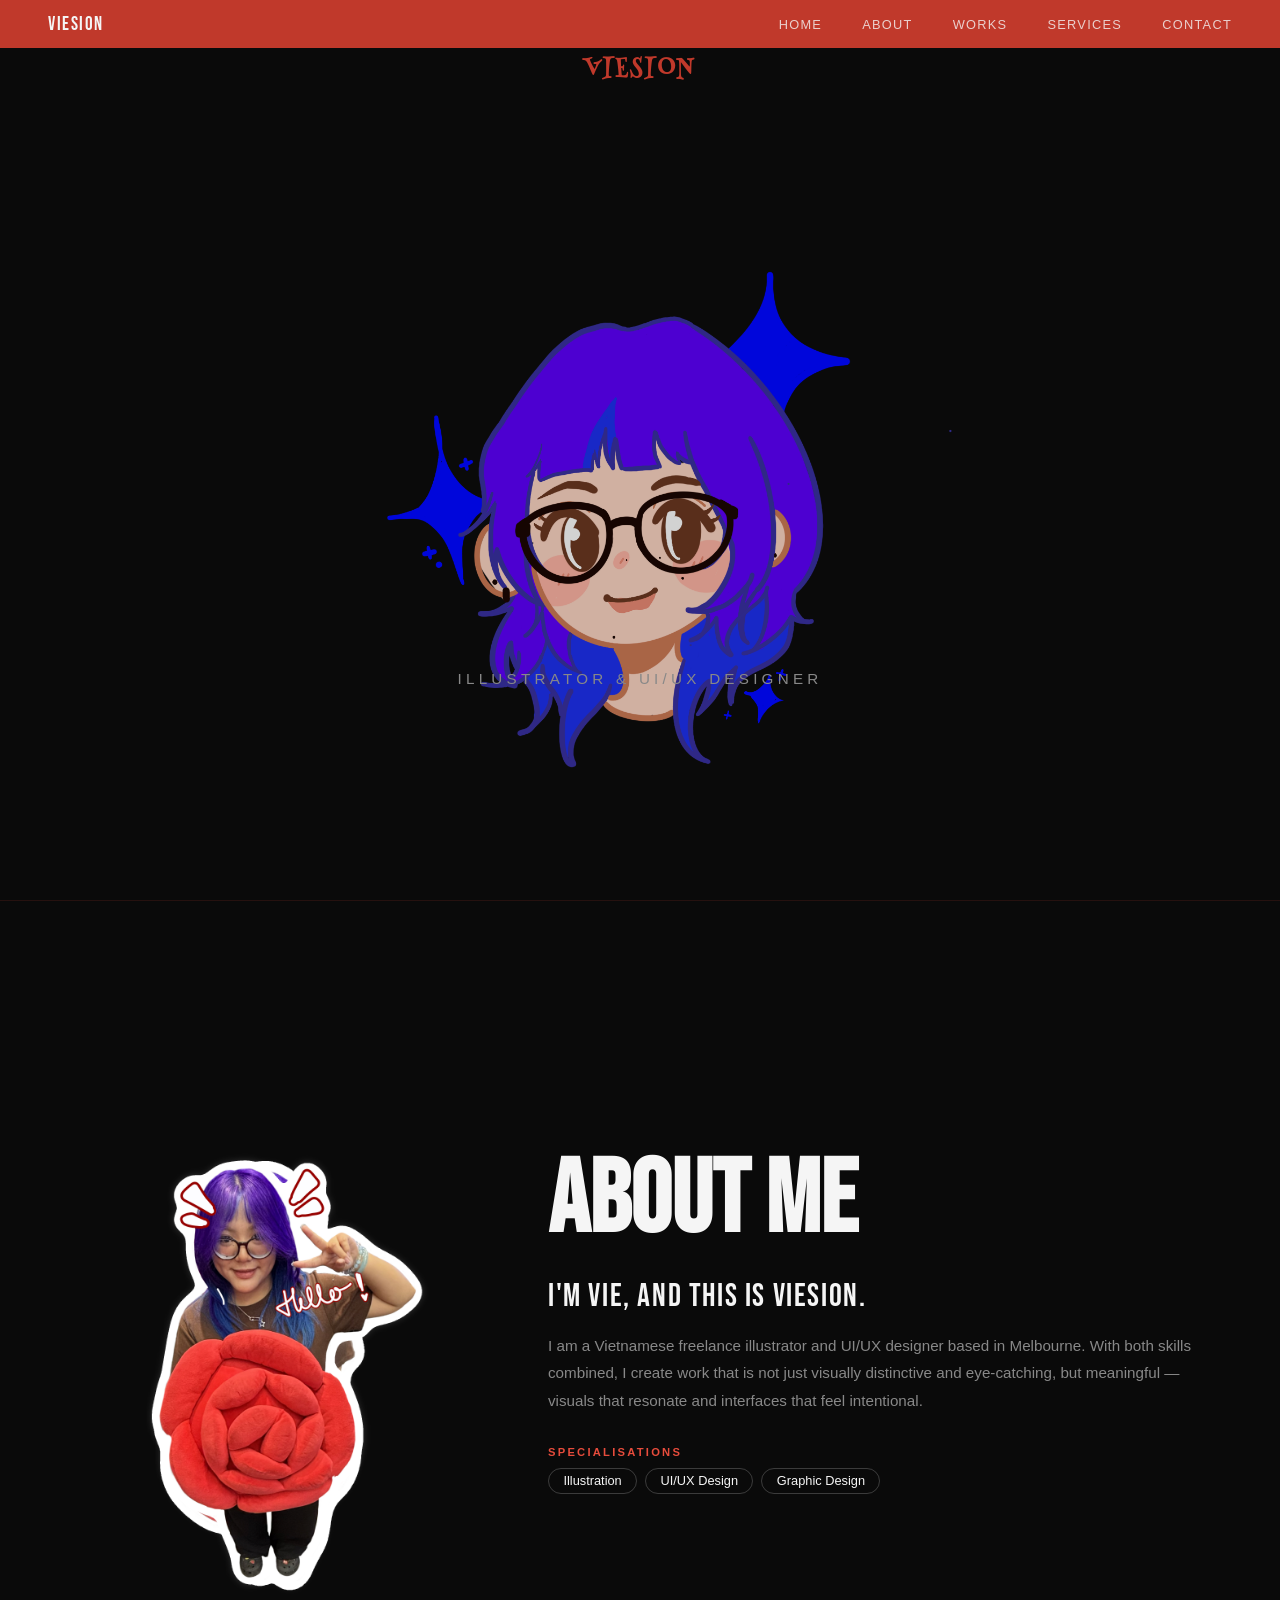
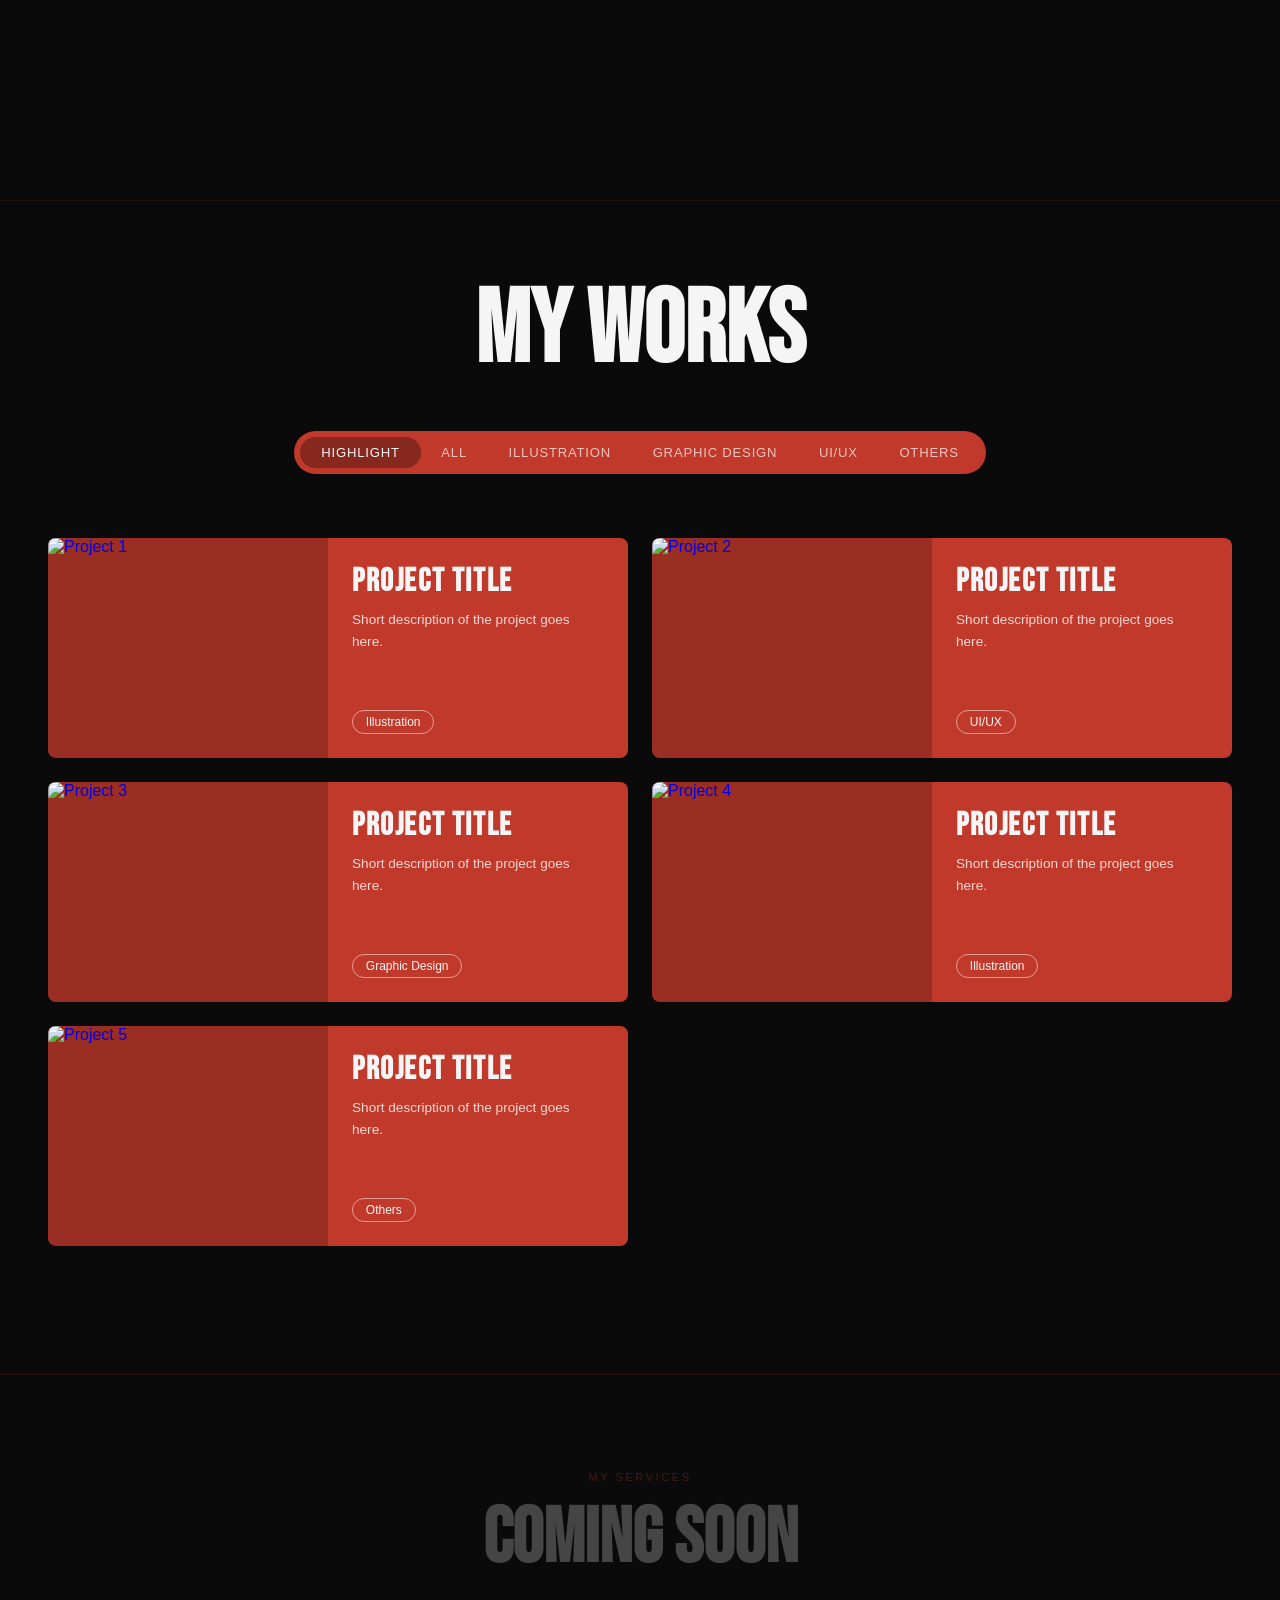
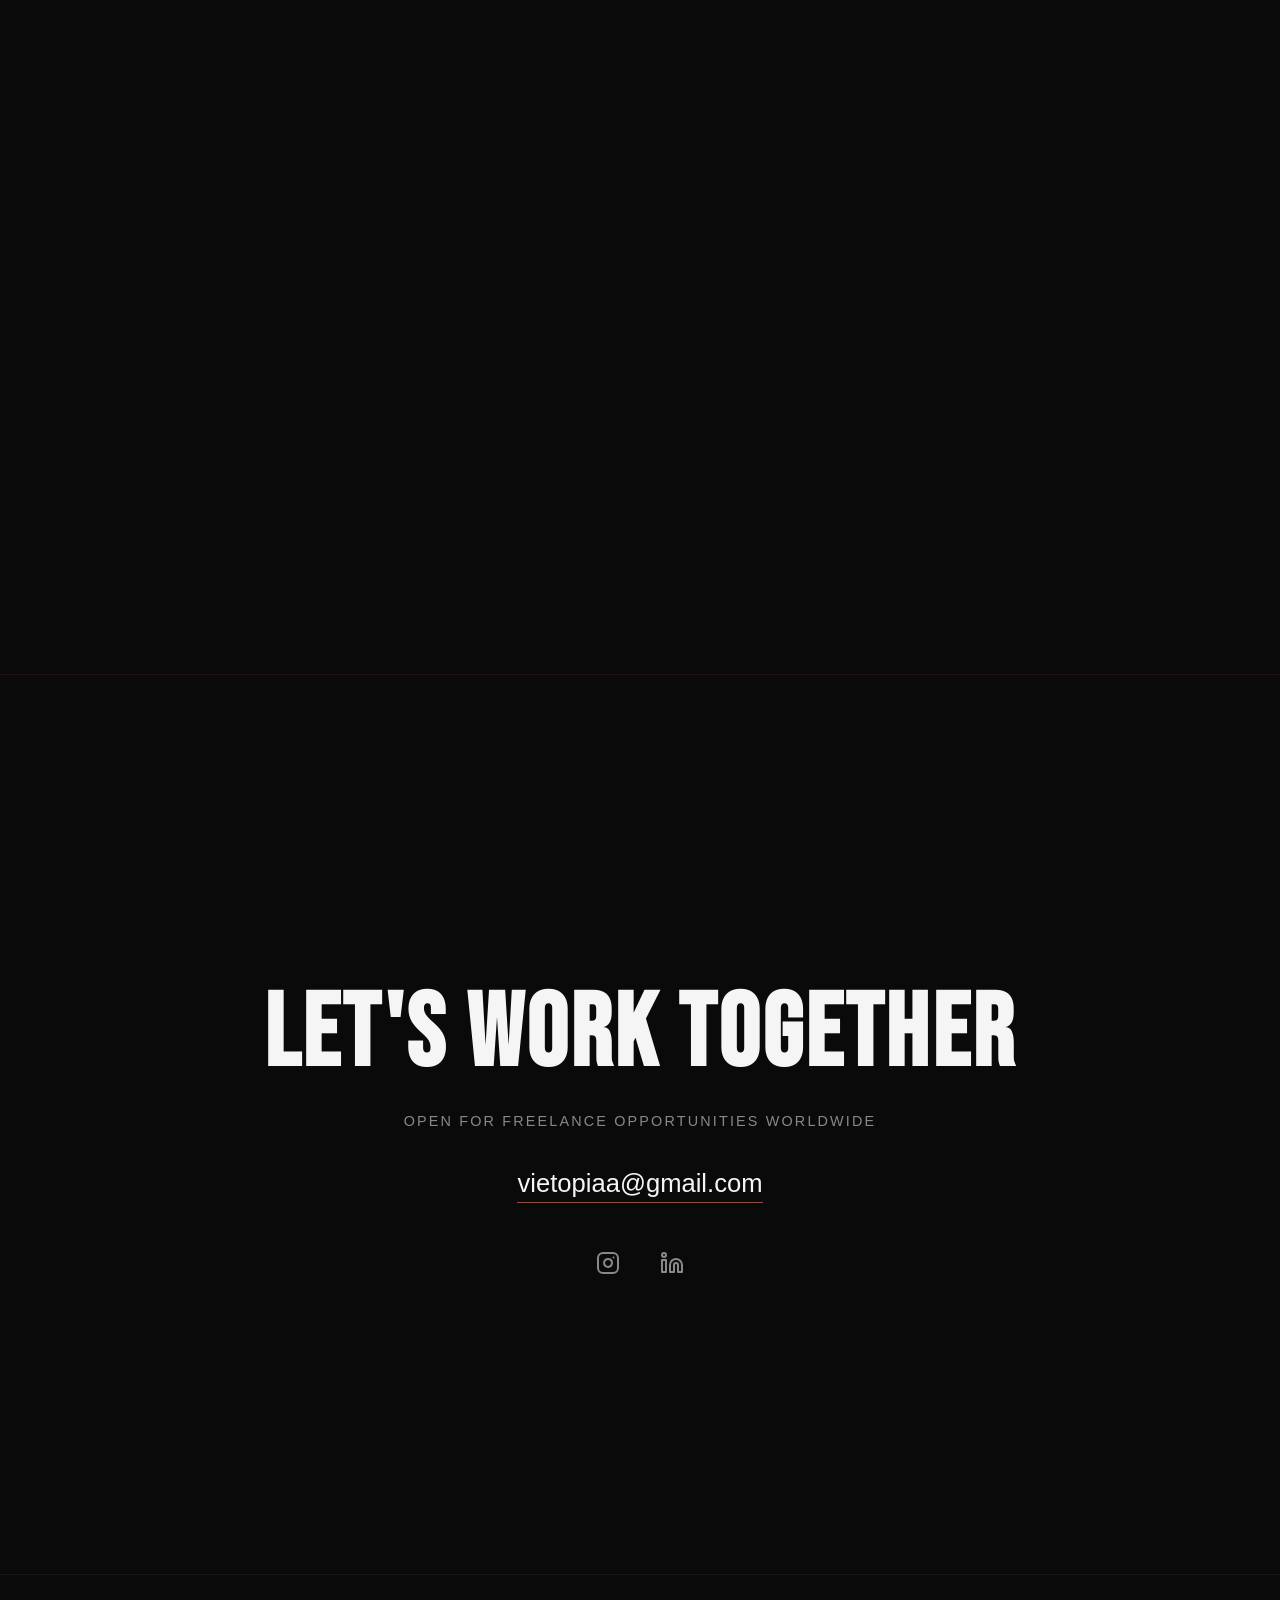
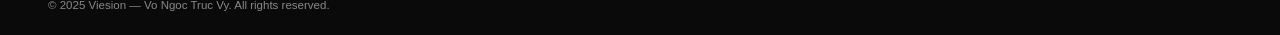
==== index.html @ e282d442 "2.2" ====
<!DOCTYPE html>
<html lang="en">
<head>
  <meta charset="UTF-8" />
  <meta name="viewport" content="width=device-width, initial-scale=1.0" />
  <title>Viesion</title>
  <link rel="preconnect" href="https://fonts.googleapis.com">
  <link rel="preconnect" href="https://fonts.gstatic.com" crossorigin>
  <link href="https://fonts.googleapis.com/css2?family=Bitcount+Grid+Double:wght@100..900&family=Caesar+Dressing&family=Henny+Penny&family=Rubik+Distressed&family=Rubik+Glitch&family=Uncial+Antiqua&family=Bebas+Neue&family=Abril+Fatface&family=Bungee&family=Black+Ops+One&display=swap" rel="stylesheet">
  <link rel="stylesheet" href="style.css">
</head>
<body>

  <!-- TOP BAR -->
  <div id="top-bar">
    <div id="banner">
      <div class="banner-track">
        <div class="banner-item">I'm Vie and this is Viesion <span class="banner-dot"></span></div>
        <div class="banner-item">I'm Vie and this is Viesion <span class="banner-dot"></span></div>
        <div class="banner-item">I'm Vie and this is Viesion <span class="banner-dot"></span></div>
        <div class="banner-item">I'm Vie and this is Viesion <span class="banner-dot"></span></div>
        <div class="banner-item">I'm Vie and this is Viesion <span class="banner-dot"></span></div>
        <div class="banner-item">I'm Vie and this is Viesion <span class="banner-dot"></span></div>
        <div class="banner-item">I'm Vie and this is Viesion <span class="banner-dot"></span></div>
        <div class="banner-item">I'm Vie and this is Viesion <span class="banner-dot"></span></div>
      </div>
    </div>
    <nav id="navbar">
      <div class="nav-logo">Viesion</div>
      <ul class="nav-links">
        <li><a href="#home">Home</a></li>
        <li><a href="#about">About</a></li>
        <li><a href="#works">Works</a></li>
        <li><a href="#services">Services</a></li>
        <li><a href="#contact">Contact</a></li>
      </ul>
    </nav>
  </div>

  <!-- HOME -->
  <section id="home">
    <canvas id="polka-canvas"></canvas>
    <img src="mascot/mascot.PNG" class="mascot" alt="Viesion mascot" />

    <h1 class="brand-name" id="brandName">VIESION</h1>
    <p class="hero-sub">Illustrator &amp; UI/UX Designer</p>
    <div class="scroll-hint" id="scrollHint">
      <span>Scroll</span>
      <div class="scroll-line"></div>
    </div>
  </section>

  <!-- ABOUT -->
  <section id="about" class="section-wrap">
    <div class="about-container">
      <div class="about-content">
        <div class="wave-sticker">
          <img src="wave/wave1.png" class="wave-img wave-img-1" alt="Vie waving" />
          <img src="wave/wave2.png" class="wave-img wave-img-2" alt="Vie waving" />
        </div>
        <div class="about-text">
          <h2 class="about-title">
            <span class="about-letter from-right" style="--i:0">A</span>
            <span class="about-letter from-right" style="--i:1">B</span>
            <span class="about-letter from-right" style="--i:2">O</span>
            <span class="about-letter from-right" style="--i:3">U</span>
            <span class="about-letter from-right" style="--i:4">T</span>
            <span class="about-letter" style="--i:5">&nbsp;</span>
            <span class="about-letter from-right" style="--i:6">M</span>
            <span class="about-letter from-right" style="--i:7">E</span>
          </h2>
          <p class="about-intro">I'm Vie, and this is Viesion.</p>
          <p class="about-bio">I am a Vietnamese freelance illustrator and UI/UX designer based in Melbourne. With both skills combined, I create work that is not just visually distinctive and eye-catching, but meaningful — visuals that resonate and interfaces that feel intentional.</p>
          <div class="about-tags-section">
            <p class="about-tags-label">Specialisations</p>
            <div class="about-tags">
              <span class="tag">Illustration</span>
              <span class="tag">UI/UX Design</span>
              <span class="tag">Graphic Design</span>
            </div>
          </div>

        </div>
      </div>
    </div>
  </section>

  <!-- WORKS -->
  <section id="works" class="works-section">
    <h2 class="works-title">
      <span class="works-letter from-left" style="--i:0">M</span>
      <span class="works-letter from-left" style="--i:1">Y</span>
      <span class="works-letter" style="--i:2">&nbsp;</span>
      <span class="works-letter from-left" style="--i:3">W</span>
      <span class="works-letter from-right" style="--i:4">O</span>
      <span class="works-letter from-right" style="--i:5">R</span>
      <span class="works-letter from-right" style="--i:6">K</span>
      <span class="works-letter from-right" style="--i:7">S</span>
    </h2>
    <div class="works-filter">
      <button class="filter-btn active" data-filter="highlight">Highlight</button>
      <button class="filter-btn" data-filter="all">All</button>
      <button class="filter-btn" data-filter="illustration">Illustration</button>
      <button class="filter-btn" data-filter="graphic-design">Graphic Design</button>
      <button class="filter-btn" data-filter="uiux">UI/UX</button>
      <button class="filter-btn" data-filter="others">Others</button>
    </div>
    <div class="works-grid" id="worksGrid">

      <a href="works/project1.html" class="work-card" data-category="illustration" data-highlight="true">
        <div class="card-img-wrap">
          <img src="works/project1-cover.png" alt="Project 1" class="card-img" />
        </div>
        <div class="card-info">
          <h3 class="card-title">Project Title</h3>
          <p class="card-desc">Short description of the project goes here.</p>
          <div class="card-tags">
            <span class="card-tag">Illustration</span>
          </div>
        </div>
        <div class="card-frame">
          <span class="corner tl"></span>
          <span class="corner tr"></span>
          <span class="corner bl"></span>
          <span class="corner br"></span>
        </div>
      </a>

      <a href="works/project2.html" class="work-card" data-category="uiux" data-highlight="true">
        <div class="card-img-wrap">
          <img src="works/project2-cover.png" alt="Project 2" class="card-img" />
        </div>
        <div class="card-info">
          <h3 class="card-title">Project Title</h3>
          <p class="card-desc">Short description of the project goes here.</p>
          <div class="card-tags">
            <span class="card-tag">UI/UX</span>
          </div>
        </div>
        <div class="card-frame">
          <span class="corner tl"></span>
          <span class="corner tr"></span>
          <span class="corner bl"></span>
          <span class="corner br"></span>
        </div>
      </a>

      <a href="works/project3.html" class="work-card" data-category="graphic-design">
        <div class="card-img-wrap">
          <img src="works/project3-cover.png" alt="Project 3" class="card-img" />
        </div>
        <div class="card-info">
          <h3 class="card-title">Project Title</h3>
          <p class="card-desc">Short description of the project goes here.</p>
          <div class="card-tags">
            <span class="card-tag">Graphic Design</span>
          </div>
        </div>
        <div class="card-frame">
          <span class="corner tl"></span>
          <span class="corner tr"></span>
          <span class="corner bl"></span>
          <span class="corner br"></span>
        </div>
      </a>

      <a href="works/project4.html" class="work-card" data-category="illustration">
        <div class="card-img-wrap">
          <img src="works/project4-cover.png" alt="Project 4" class="card-img" />
        </div>
        <div class="card-info">
          <h3 class="card-title">Project Title</h3>
          <p class="card-desc">Short description of the project goes here.</p>
          <div class="card-tags">
            <span class="card-tag">Illustration</span>
          </div>
        </div>
        <div class="card-frame">
          <span class="corner tl"></span>
          <span class="corner tr"></span>
          <span class="corner bl"></span>
          <span class="corner br"></span>
        </div>
      </a>

      <a href="works/project5.html" class="work-card" data-category="others">
        <div class="card-img-wrap">
          <img src="works/project5-cover.png" alt="Project 5" class="card-img" />
        </div>
        <div class="card-info">
          <h3 class="card-title">Project Title</h3>
          <p class="card-desc">Short description of the project goes here.</p>
          <div class="card-tags">
            <span class="card-tag">Others</span>
          </div>
        </div>
        <div class="card-frame">
          <span class="corner tl"></span>
          <span class="corner tr"></span>
          <span class="corner bl"></span>
          <span class="corner br"></span>
        </div>
      </a>

    </div>
  </section>

  <!-- SERVICES -->
  <section id="services" class="section-wrap">
    <div class="placeholder-inner">
      <p class="section-label">My Services</p>
      <h2 class="section-title">Coming soon</h2>
    </div>
  </section>

  <!-- CONTACT -->
  <section id="contact" class="contact-section">
    <h2 class="contact-title">Let's Work Together</h2>
    <p class="contact-sub">Open for freelance opportunities worldwide</p>
    <a href="mailto:vietopiaa@gmail.com" class="contact-email">vietopiaa@gmail.com</a>
    <div class="contact-links">
      <a href="https://www.instagram.com/viesion_lab?utm_source=ig_web_button_share_sheet&igsh=ZDNlZDc0MzIxNw==" target="_blank" class="contact-icon" aria-label="Instagram">
        <svg xmlns="http://www.w3.org/2000/svg" width="24" height="24" viewBox="0 0 24 24" fill="none" stroke="currentColor" stroke-width="2" stroke-linecap="round" stroke-linejoin="round">
          <rect x="2" y="2" width="20" height="20" rx="5" ry="5"/><path d="M16 11.37A4 4 0 1 1 12.63 8 4 4 0 0 1 16 11.37z"/><line x1="17.5" y1="6.5" x2="17.51" y2="6.5"/>
        </svg>
      </a>
      <a href="https://www.linkedin.com/in/ngoc-truc-vy-vo-0a9152398" target="_blank" class="contact-icon" aria-label="LinkedIn">
        <svg xmlns="http://www.w3.org/2000/svg" width="24" height="24" viewBox="0 0 24 24" fill="none" stroke="currentColor" stroke-width="2" stroke-linecap="round" stroke-linejoin="round">
          <path d="M16 8a6 6 0 0 1 6 6v7h-4v-7a2 2 0 0 0-2-2 2 2 0 0 0-2 2v7h-4v-7a6 6 0 0 1 6-6z"/><rect x="2" y="9" width="4" height="12"/><circle cx="4" cy="4" r="2"/>
        </svg>
      </a>
    </div>
  </section>

  <!-- FOOTER -->
  <footer>
    <div class="footer-copy">© 2025 Viesion — Vo Ngoc Truc Vy. All rights reserved.</div>
  </footer>

  <script src="script.js"></script>
</body>
</html>
---- style.css ----
*, *::before, *::after { box-sizing: border-box; margin: 0; padding: 0; }

:root {
  --black:     #0a0a0a;
  --red:       #C0392B;
  --red-light: #E74C3C;
  --blue:      #2E86C1;
  --blue-light:#5DADE2;
  --white:     #F5F5F5;
  --grey:      #888888;
}

html { scroll-behavior: smooth; }

body {
  background: var(--black);
  color: var(--white);
  font-family: 'Inter', sans-serif;
  overflow-x: hidden;
  overflow-y: auto;
}

/* TOP BAR */
#top-bar {
  position: fixed;
  top: 0; left: 0; right: 0;
  z-index: 100;
  height: 48px;
}

/* BANNER */
#banner {
  position: absolute;
  inset: 0;
  background: var(--red);
  overflow: hidden;
  display: flex;
  align-items: center;
  opacity: 1;
  transition: opacity 0.4s ease;
}

#banner.hidden {
  opacity: 0;
  pointer-events: none;
}

.banner-track {
  display: flex;
  width: max-content;
  animation: scrollBanner 20s linear infinite;
}

@keyframes scrollBanner {
  from { transform: translateX(0); }
  to   { transform: translateX(-50%); }
}

.banner-item {
  display: flex;
  align-items: center;
  gap: 2rem;
  padding: 0 3rem;
  font-family: 'Bebas Neue', sans-serif;
  font-size: 1.4rem;
  font-weight: 700;
  letter-spacing: 0.25em;
  text-transform: uppercase;
  color: var(--white);
  white-space: nowrap;
}

.banner-dot {
  width: 6px;
  height: 6px;
  border-radius: 50%;
  background: rgba(255,255,255,0.6);
  flex-shrink: 0;
}

/* NAVBAR */
nav {
  position: absolute;
  inset: 0;
  background: var(--red);
  display: flex;
  align-items: center;
  justify-content: space-between;
  padding: 0 3rem;
  opacity: 0;
  pointer-events: none;
  transition: opacity 0.4s ease;
}

nav.visible {
  opacity: 1;
  pointer-events: all;
}

.nav-logo {
  font-family: 'Bebas Neue', sans-serif;
  font-size: 1.2rem;
  color: var(--white);
  letter-spacing: 0.08em;
}

.nav-links {
  display: flex;
  gap: 2.5rem;
  list-style: none;
}

.nav-links a {
  color: var(--white);
  text-decoration: none;
  font-family: 'Inter', sans-serif;
  font-size: 0.8rem;
  font-weight: 500;
  letter-spacing: 0.1em;
  text-transform: uppercase;
  opacity: 0.8;
  transition: opacity 0.2s;
}

.nav-links a:hover { opacity: 1; }

/* HOME */
#home {
  position: relative;
  width: 100%;
  height: 100vh;
  display: flex;
  flex-direction: column;
  align-items: center;
  justify-content: center;
  overflow: hidden;
  padding-top: 48px;
}

.mascot {
  position: absolute;
  bottom: -200px;
  left: 50%;
  transform: translateX(-50%);
  width: 1100px;
  max-width: 110vw;
  height: auto;
  z-index: 4;
  object-fit: contain;
  filter: brightness(0.9);
}

.mascot-overlay {
  position: absolute;
  bottom: -225px;
  left: 50%;
  transform: translateX(-50%);
  width: 1100px;
  max-width: 110vw;
  height: 520px;
  background: rgba(0,0,0,0.10);
  z-index: 5;
  pointer-events: none;
}

/* BRAND NAME */
.brand-name {
  position: fixed;
  top: 50%;
  left: 50%;
  transform: translate(-50%, -50%);
  z-index: 99;
  font-size: clamp(3rem, 10vw, 8rem);
  font-weight: 900;
  color: var(--red);
  letter-spacing: -0.02em;
  line-height: 1;
  text-align: center;
  user-select: none;
  text-transform: uppercase;
  transition: font-size 0.5s cubic-bezier(0.16, 1, 0.3, 1), top 0.5s cubic-bezier(0.16, 1, 0.3, 1), transform 0.5s cubic-bezier(0.16, 1, 0.3, 1), letter-spacing 0.5s ease, opacity 0.5s ease;
}

.brand-name.scrolled {
  font-size: 1.4rem;
  top: 70px;
  transform: translate(-50%, -50%);
  letter-spacing: 0.12em;
}

.hero-sub {
  position: absolute;
  top: calc(50% + 220px);
  left: 50%;
  transform: translateX(-50%);
  z-index: 6;
  font-family: 'Inter', sans-serif;
  font-size: clamp(0.7rem, 1.5vw, 0.95rem);
  font-weight: 300;
  color: var(--grey);
  letter-spacing: 0.28em;
  text-transform: uppercase;
  white-space: nowrap;
}

/* SCROLL HINT */
.scroll-hint {
  position: absolute;
  bottom: 2rem;
  left: 50%;
  transform: translateX(-50%);
  z-index: 10;
  display: flex;
  flex-direction: column;
  align-items: center;
  gap: 0.5rem;
  transition: opacity 0.4s;
}

.scroll-hint.hidden { opacity: 0; pointer-events: none; }

.scroll-hint span {
  font-size: 0.65rem;
  letter-spacing: 0.22em;
  text-transform: uppercase;
  color: var(--grey);
}

.scroll-line {
  width: 1px;
  height: 44px;
  background: linear-gradient(to bottom, var(--red), transparent);
  animation: pulse 1.8s ease-in-out infinite;
}

@keyframes pulse {
  0%, 100% { opacity: 0.3; }
  50%       { opacity: 1; }
}

/* SECTIONS */
.section-wrap {
  min-height: 100vh;
  display: flex;
  align-items: flex-start;
  justify-content: center;
  padding: 6rem 3rem;
  border-top: 1px solid rgba(192,57,43,0.15);
}

.placeholder-inner {
  text-align: center;
  opacity: 0.25;
}

.section-label {
  font-family: 'Inter', sans-serif;
  font-size: 0.7rem;
  letter-spacing: 0.22em;
  text-transform: uppercase;
  color: var(--red-light);
  margin-bottom: 1rem;
}

.section-title {
  font-family: 'Bebas Neue', sans-serif;
  font-size: clamp(2.5rem, 6vw, 5rem);
  color: var(--white);
  line-height: 1.05;
}

/* FOOTER */
footer {
  padding: 2.5rem 3rem;
  border-top: 1px solid rgba(255,255,255,0.05);
  display: flex;
  align-items: center;
  justify-content: space-between;
}

.footer-name {
  font-family: 'Bebas Neue', sans-serif;
  font-size: 0.95rem;
  color: var(--white);
}

.footer-copy {
  font-size: 0.72rem;
  color: var(--grey);
}

.footer-links {
  display: flex;
  gap: 1.5rem;
}

.footer-links a {
  font-size: 0.72rem;
  color: var(--grey);
  text-decoration: none;
  transition: color 0.2s;
}

.footer-links a:hover { color: var(--red-light); }

/* POLKA DOT CANVAS */
#polka-canvas {
  position: absolute;
  top: 0;
  left: 0;
  z-index: 0;
  pointer-events: none;
  display: block;
}

/* ── ABOUT SECTION ───────────────────────────────────── */
.about-container {
  display: flex;
  flex-direction: column;
  align-items: center;
  justify-content: flex-start;
  width: 100%;
  padding-top: 6rem;
}

.about-title {
  display: flex;
  flex-wrap: wrap;
  font-family: 'Bebas Neue', sans-serif;
  font-size: clamp(3.5rem, 8vw, 7rem);
  font-weight: 900;
  color: var(--white);
  line-height: 1;
  text-align: left;
  margin-bottom: 1.5rem;
  width: 100%;
}

.about-letter {
  display: inline-block;
  opacity: 0;
  transition: transform 0.8s cubic-bezier(0.16, 1, 0.3, 1), opacity 0.8s ease;
  transition-delay: calc(var(--i) * 0.06s);
  transform: translateX(-120vw);
}

.about-letter.from-right {
  transform: translateX(120vw);
}

.about-letter.from-left.visible,
.about-letter.from-right.visible {
  transform: translateX(0) !important;
  opacity: 1;
}

/* ABOUT SECTION OVERRIDE */
#about {
  align-items: center !important;
  padding-top: 0rem !important;
}

/* ── WAVE STICKER ────────────────────────────────────── */
.about-content {
  display: flex;
  align-items: flex-start;
  gap: 4rem;
  width: 100%;
  max-width: 1200px;
  margin-top: 3rem;
  padding: 0 1rem;
}

.wave-sticker {
  position: relative;
  width: 420px;
  height: 480px;
  flex-shrink: 0;
}

.wave-img {
  position: absolute;
  top: 0;
  left: 0;
  width: 100%;
  height: 100%;
  object-fit: contain;

}

.wave-img-1 {
  animation: waveToggle 0.6s steps(1) infinite;
}

.wave-img-2 {
  animation: waveToggle2 0.6s steps(1) infinite;
}

@keyframes waveToggle {
  0%, 100% { opacity: 1; }
  50%       { opacity: 0; }
}

@keyframes waveToggle2 {
  0%, 100% { opacity: 0; }
  50%       { opacity: 1; }
}

.about-text {
  flex: 1;
  padding-top: 1rem;
  display: flex;
  flex-direction: column;
  justify-content: center;
}

/* ── ABOUT TEXT CONTENT ──────────────────────────────── */
.about-intro {
  font-family: 'Bebas Neue', sans-serif;
  font-size: 2rem;
  color: var(--white);
  letter-spacing: 0.05em;
  margin-bottom: 1rem;
}

.about-bio {
  font-family: 'Inter', sans-serif;
  font-size: 0.95rem;
  color: var(--grey);
  line-height: 1.8;
  margin-bottom: 2rem;
}

.about-tags-section {
  margin-bottom: 1.2rem;
}

.about-tags-label {
  font-family: 'Inter', sans-serif;
  font-size: 0.7rem;
  font-weight: 600;
  letter-spacing: 0.2em;
  text-transform: uppercase;
  color: var(--red-light);
  margin-bottom: 0.6rem;
}

.about-tags {
  display: flex;
  flex-wrap: wrap;
  gap: 0.5rem;
}

.tag {
  font-family: 'Inter', sans-serif;
  font-size: 0.8rem;
  color: var(--white);
  border: 1px solid rgba(255,255,255,0.2);
  border-radius: 20px;
  padding: 0.3rem 0.9rem;
  transition: border-color 0.2s, color 0.2s;
}

.tag:hover {
  border-color: var(--red);
  color: var(--red-light);
}

/* ── WORKS SECTION ───────────────────────────────────── */
.works-section {
  min-height: 100vh;
  padding: 5rem 3rem 8rem;
  border-top: 1px solid rgba(192,57,43,0.15);
  display: flex;
  flex-direction: column;
  align-items: center;
}

/* WORKS TITLE */
.works-title {
  display: flex;
  justify-content: center;
  font-family: 'Bebas Neue', sans-serif;
  font-size: clamp(3.5rem, 8vw, 7rem);
  font-weight: 900;
  color: var(--white);
  line-height: 1;
  margin-bottom: 3rem;
}

.works-letter {
  display: inline-block;
  opacity: 0;
  transition: transform 0.7s cubic-bezier(0.16, 1, 0.3, 1), opacity 0.7s ease;
  transition-delay: calc(var(--i) * 0.06s);
}

.works-letter.from-left  { transform: translateX(-150vw); }
.works-letter.from-right { transform: translateX(150vw); }

.works-letter.from-left.visible,
.works-letter.from-right.visible {
  transform: translateX(0) !important;
  opacity: 1;
}

/* FILTER BAR */
.works-filter {
  display: flex;
  align-items: center;
  gap: 0;
  background: var(--red);
  border-radius: 50px;
  padding: 6px;
  margin-bottom: 4rem;
}

.filter-btn {
  background: transparent;
  border: none;
  color: rgba(255,255,255,0.7);
  font-family: 'Inter', sans-serif;
  font-size: 0.82rem;
  font-weight: 500;
  letter-spacing: 0.06em;
  text-transform: uppercase;
  padding: 0.5rem 1.3rem;
  border-radius: 40px;
  cursor: pointer;
  transition: background 0.2s, color 0.2s;
  white-space: nowrap;
}

.filter-btn:hover {
  color: var(--white);
}

.filter-btn.active {
  background: rgba(0,0,0,0.3);
  color: var(--white);
}

/* WORKS GRID */
.works-grid {
  display: grid;
  grid-template-columns: repeat(auto-fill, minmax(300px, 1fr));
  gap: 1.5rem;
  width: 100%;
  max-width: 1200px;
}

/* ── WORK CARDS ──────────────────────────────────────── */
.works-grid {
  display: grid;
  grid-template-columns: repeat(auto-fill, minmax(500px, 1fr));
  gap: 1.5rem;
  width: 100%;
  max-width: 1200px;
}

.work-card {
  position: relative;
  display: flex;
  align-items: stretch;
  background: var(--red);
  border-radius: 8px;
  overflow: hidden;
  text-decoration: none;
  min-height: 220px;
  transition: background 0.4s ease;
  cursor: pointer;
}

.work-card:hover {
  background: transparent;
}

/* Camera frame corners — hidden by default, show on hover */
.card-frame {
  position: absolute;
  inset: 0;
  pointer-events: none;
  opacity: 0;
  transition: opacity 0.3s ease;
}

.work-card:hover .card-frame {
  opacity: 1;
}

.corner {
  position: absolute;
  width: 24px;
  height: 24px;
  border-color: var(--blue-light);
  border-style: solid;
}

.corner.tl { top: 12px; left: 12px; border-width: 3px 0 0 3px; }
.corner.tr { top: 12px; right: 12px; border-width: 3px 3px 0 0; }
.corner.bl { bottom: 12px; left: 12px; border-width: 0 0 3px 3px; }
.corner.br { bottom: 12px; right: 12px; border-width: 0 3px 3px 0; }

/* Card image */
.card-img-wrap {
  width: 280px;
  flex-shrink: 0;
  overflow: hidden;
  background: rgba(0,0,0,0.2);
}

.card-img {
  width: 100%;
  height: 100%;
  object-fit: cover;
  display: block;
}

/* Card info */
.card-info {
  padding: 1.5rem;
  display: flex;
  flex-direction: column;
  justify-content: space-between;
  flex: 1;
}

.card-title {
  font-family: 'Bebas Neue', sans-serif;
  font-size: 2rem;
  color: var(--white);
  letter-spacing: 0.05em;
  margin-bottom: 0.5rem;
}

.card-desc {
  font-family: 'Inter', sans-serif;
  font-size: 0.85rem;
  color: rgba(255,255,255,0.8);
  line-height: 1.6;
  flex: 1;
  margin-bottom: 1rem;
}

.card-tags {
  display: flex;
  flex-wrap: wrap;
  gap: 0.4rem;
}

.card-tag {
  font-family: 'Inter', sans-serif;
  font-size: 0.75rem;
  color: var(--white);
  border: 1px solid rgba(255,255,255,0.5);
  border-radius: 20px;
  padding: 0.25rem 0.8rem;
}

/* ── CONTACT SECTION ─────────────────────────────────── */
.contact-section {
  min-height: 100vh;
  display: flex;
  flex-direction: column;
  align-items: center;
  justify-content: center;
  border-top: 1px solid rgba(192,57,43,0.15);
  padding: 6rem 3rem;
  text-align: center;
}

.contact-title {
  font-family: 'Bebas Neue', sans-serif;
  font-size: clamp(3rem, 8vw, 7rem);
  color: var(--white);
  letter-spacing: 0.03em;
  margin-bottom: 1rem;
  text-align: center;
  width: 100%;
}

.contact-sub {
  font-family: 'Inter', sans-serif;
  font-size: 0.9rem;
  color: var(--grey);
  letter-spacing: 0.15em;
  text-transform: uppercase;
  margin-bottom: 2.5rem;
}

.contact-email {
  font-family: 'Inter', sans-serif;
  font-size: clamp(1rem, 2.5vw, 1.6rem);
  color: var(--white);
  text-decoration: none;
  border-bottom: 1px solid var(--red);
  padding-bottom: 4px;
  transition: color 0.2s, border-color 0.2s;
  margin-bottom: 3rem;
}

.contact-email:hover {
  color: #1041c6 !important;
  border-color: #1041c6 !important;
}

.contact-links {
  display: flex;
  gap: 2.5rem;
}

.contact-links a {
  font-family: 'Inter', sans-serif;
  font-size: 0.8rem;
  color: var(--grey);
  text-decoration: none;
  letter-spacing: 0.1em;
  text-transform: uppercase;
  transition: color 0.2s;
}

.contact-links a:hover {
  color: var(--white);
}

.contact-icon {
  color: var(--grey);
  transition: color 0.2s;
  display: flex;
  align-items: center;
}

.contact-icon:hover {
  color: #1041c6 !important;
}

footer {
  padding: 1.5rem 3rem;
  border-top: 1px solid rgba(255,255,255,0.05);
  text-align: center;
}

footer .footer-copy {
  font-size: 0.72rem;
  color: var(--grey);
}
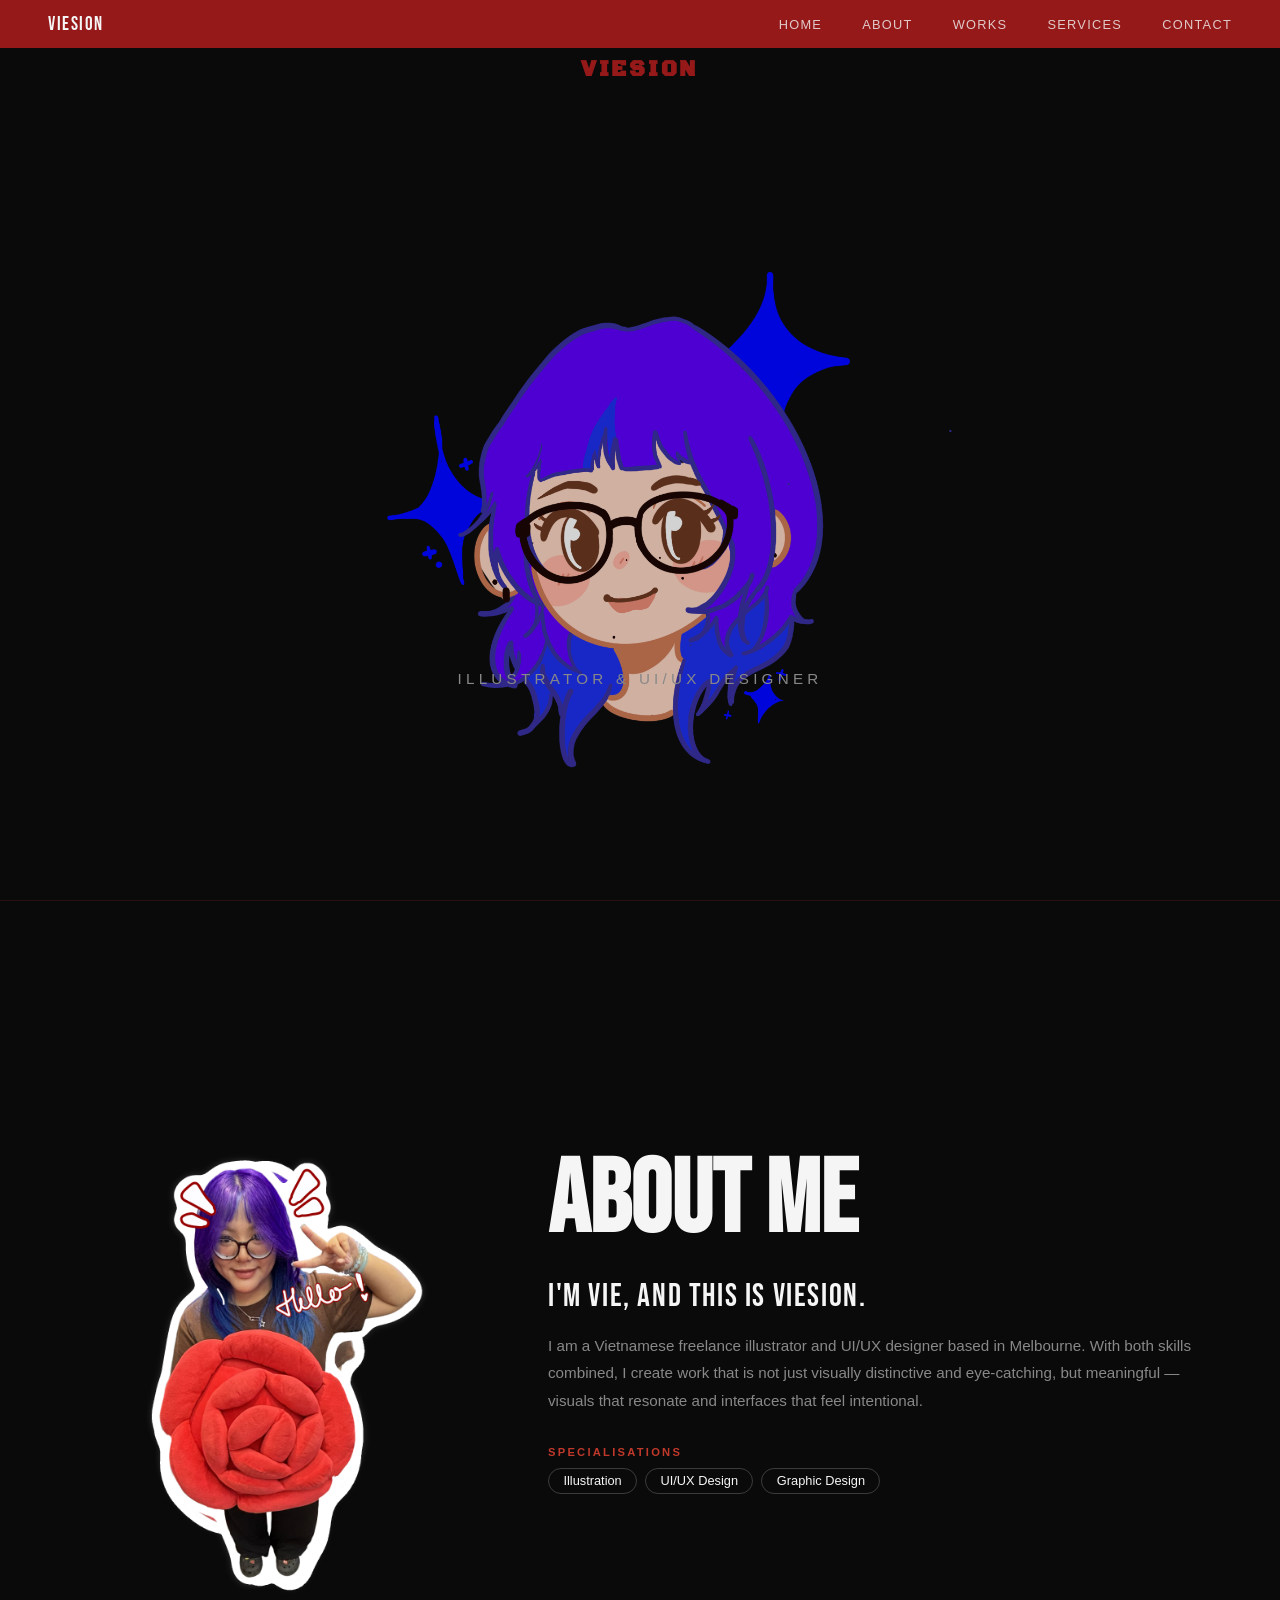
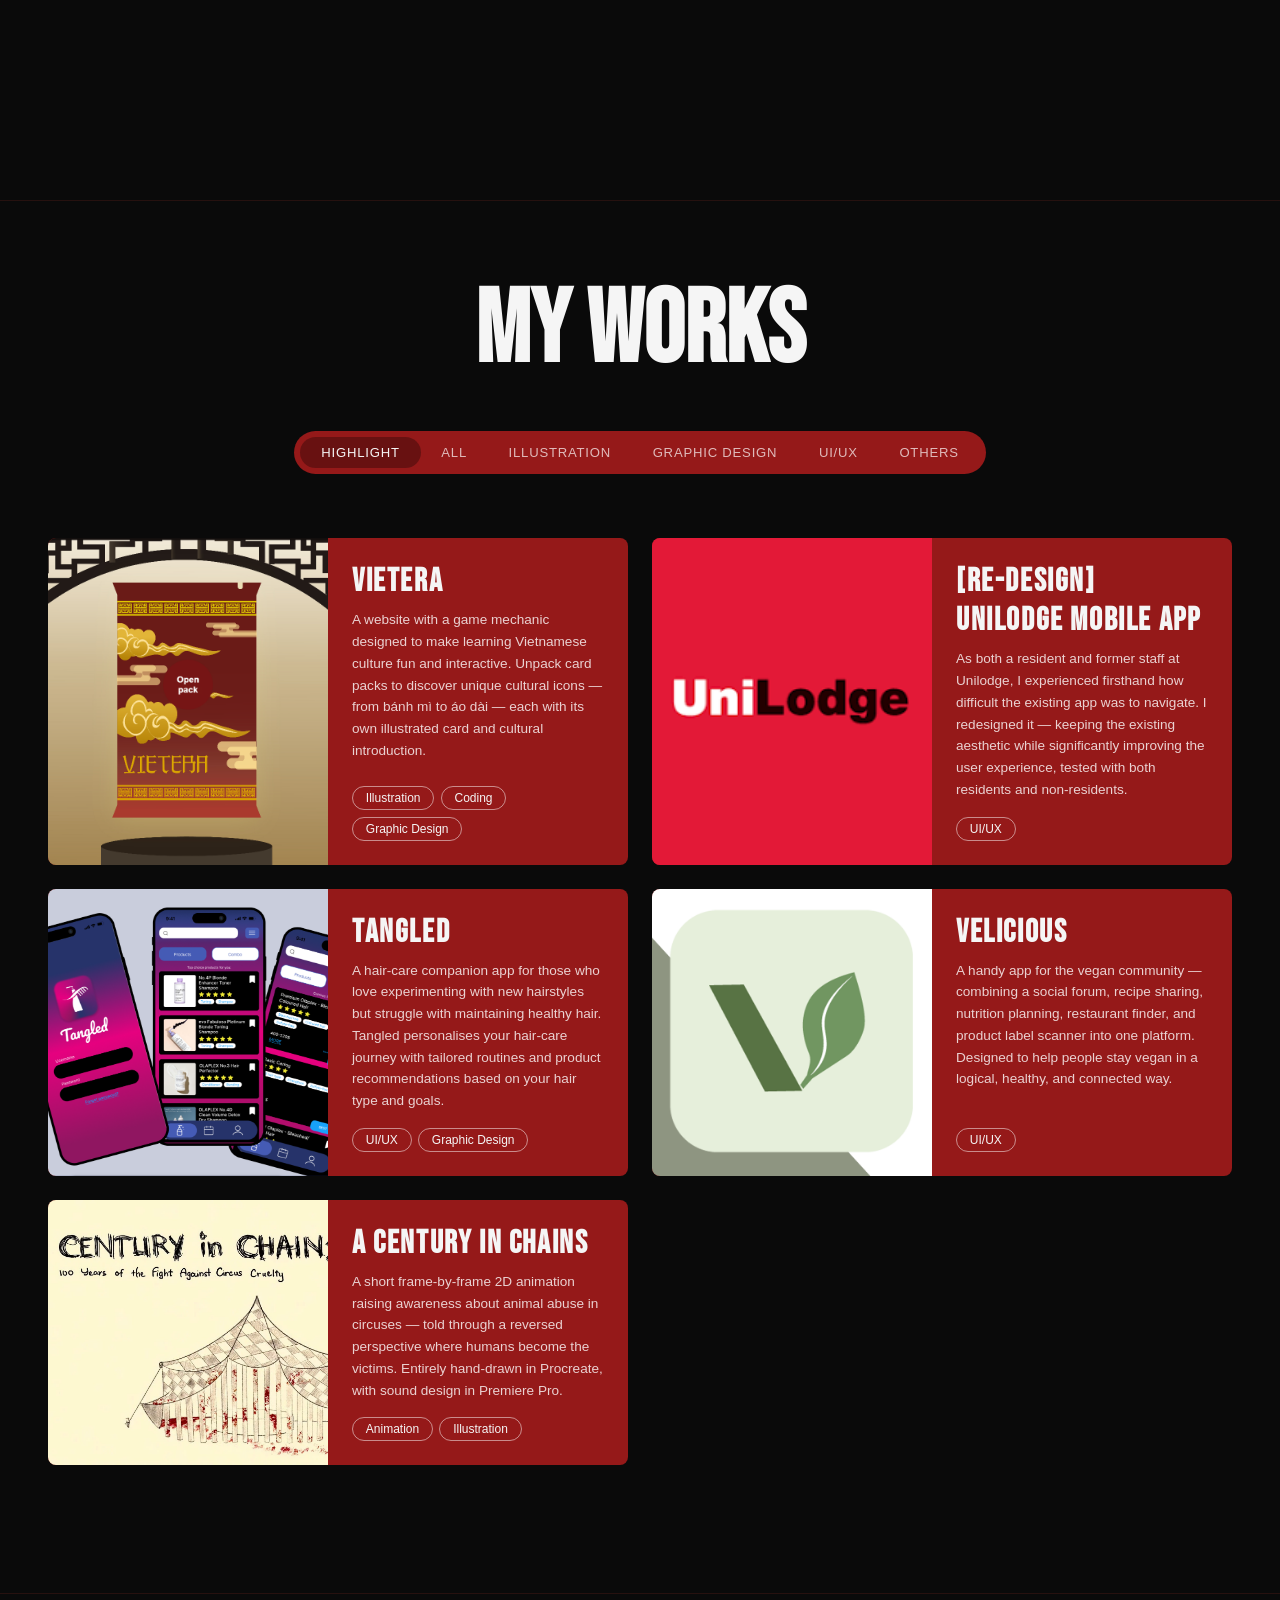
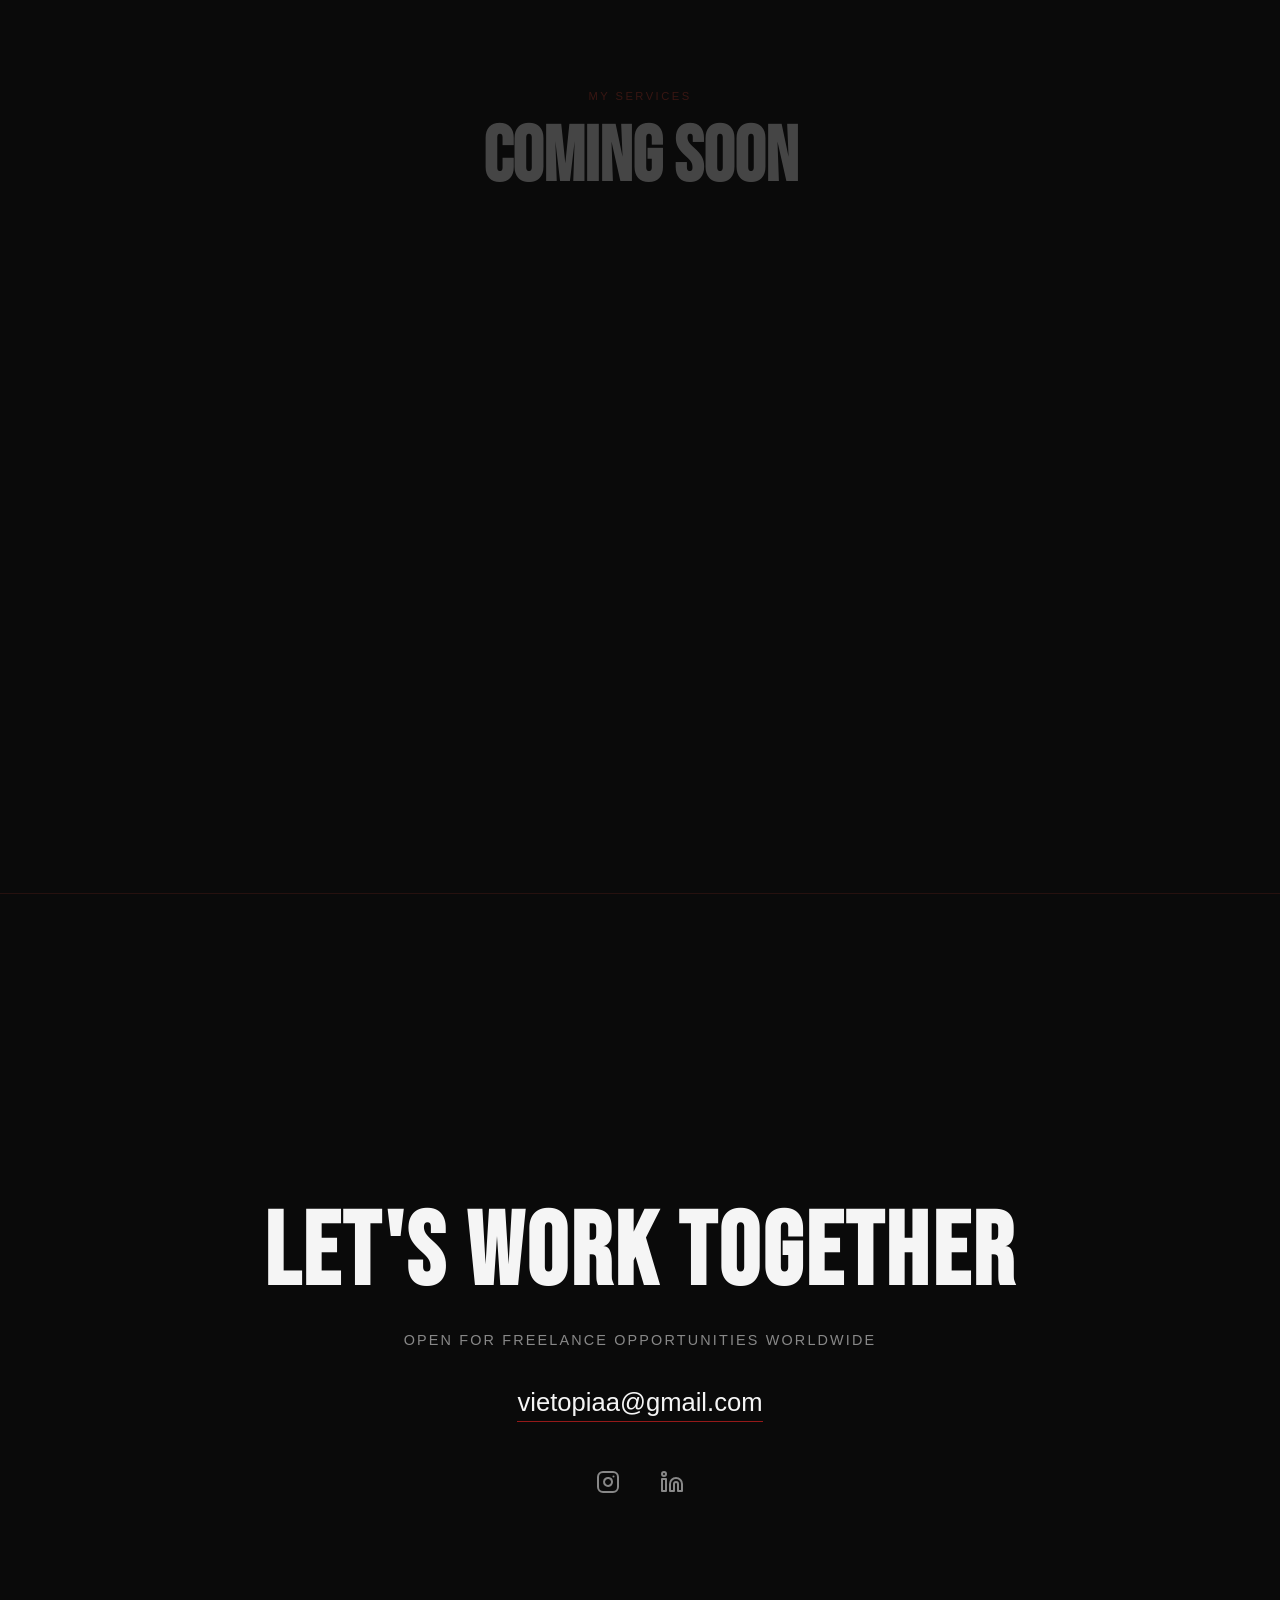
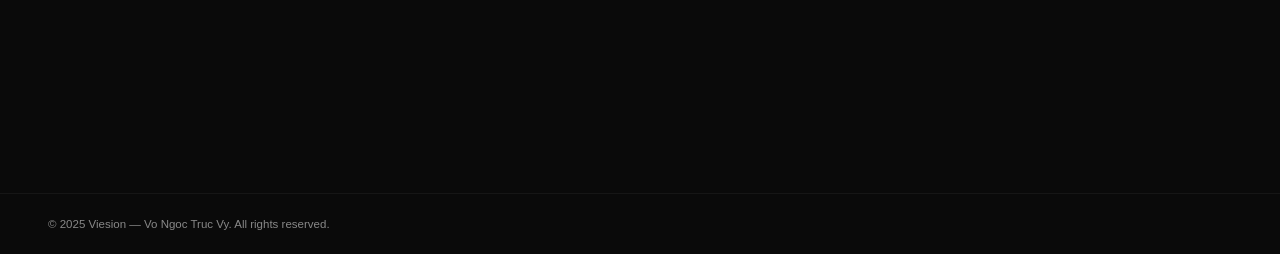
==== commit d2670c72: "2.5" ====
--- a/index.html
+++ b/index.html
@@ -107,32 +107,36 @@
     </div>
     <div class="works-grid" id="worksGrid">
 
-      <a href="works/project1.html" class="work-card" data-category="illustration" data-highlight="true">
-        <div class="card-img-wrap">
-          <img src="works/project1-cover.png" alt="Project 1" class="card-img" />
-        </div>
-        <div class="card-info">
-          <h3 class="card-title">Project Title</h3>
-          <p class="card-desc">Short description of the project goes here.</p>
+      <!-- VIETERA -->
+      <a href="works/vietera.html" class="work-card" data-category="illustration graphic-design" data-highlight="true">
+        <div class="card-img-wrap">
+          <img src="works/vietera.png" alt="Vietera" class="card-img" />
+        </div>
+        <div class="card-info">
+          <h3 class="card-title">Vietera</h3>
+          <p class="card-desc">A website with a game mechanic designed to make learning Vietnamese culture fun and interactive. Unpack card packs to discover unique cultural icons — from bánh mì to áo dài — each with its own illustrated card and cultural introduction.</p>
           <div class="card-tags">
             <span class="card-tag">Illustration</span>
-          </div>
-        </div>
-        <div class="card-frame">
-          <span class="corner tl"></span>
-          <span class="corner tr"></span>
-          <span class="corner bl"></span>
-          <span class="corner br"></span>
-        </div>
-      </a>
-
-      <a href="works/project2.html" class="work-card" data-category="uiux" data-highlight="true">
-        <div class="card-img-wrap">
-          <img src="works/project2-cover.png" alt="Project 2" class="card-img" />
-        </div>
-        <div class="card-info">
-          <h3 class="card-title">Project Title</h3>
-          <p class="card-desc">Short description of the project goes here.</p>
+            <span class="card-tag">Coding</span>
+            <span class="card-tag">Graphic Design</span>
+          </div>
+        </div>
+        <div class="card-frame">
+          <span class="corner tl"></span>
+          <span class="corner tr"></span>
+          <span class="corner bl"></span>
+          <span class="corner br"></span>
+        </div>
+      </a>
+
+      <!-- UNILODGE REDESIGN -->
+      <a href="works/unilodge.html" class="work-card" data-category="uiux" data-highlight="true">
+        <div class="card-img-wrap">
+          <img src="works/unilodge.png" alt="Unilodge Redesign" class="card-img" />
+        </div>
+        <div class="card-info">
+          <h3 class="card-title">[Re-design] Unilodge Mobile App</h3>
+          <p class="card-desc">As both a resident and former staff at Unilodge, I experienced firsthand how difficult the existing app was to navigate. I redesigned it — keeping the existing aesthetic while significantly improving the user experience, tested with both residents and non-residents.</p>
           <div class="card-tags">
             <span class="card-tag">UI/UX</span>
           </div>
@@ -145,14 +149,16 @@
         </div>
       </a>
 
-      <a href="works/project3.html" class="work-card" data-category="graphic-design">
-        <div class="card-img-wrap">
-          <img src="works/project3-cover.png" alt="Project 3" class="card-img" />
-        </div>
-        <div class="card-info">
-          <h3 class="card-title">Project Title</h3>
-          <p class="card-desc">Short description of the project goes here.</p>
-          <div class="card-tags">
+      <!-- TANGLED -->
+      <a href="works/tangled.html" class="work-card" data-category="uiux" data-highlight="true">
+        <div class="card-img-wrap">
+          <img src="works/tangled.png" alt="Tangled" class="card-img" />
+        </div>
+        <div class="card-info">
+          <h3 class="card-title">Tangled</h3>
+          <p class="card-desc">A hair-care companion app for those who love experimenting with new hairstyles but struggle with maintaining healthy hair. Tangled personalises your hair-care journey with tailored routines and product recommendations based on your hair type and goals.</p>
+          <div class="card-tags">
+            <span class="card-tag">UI/UX</span>
             <span class="card-tag">Graphic Design</span>
           </div>
         </div>
@@ -164,34 +170,37 @@
         </div>
       </a>
 
-      <a href="works/project4.html" class="work-card" data-category="illustration">
-        <div class="card-img-wrap">
-          <img src="works/project4-cover.png" alt="Project 4" class="card-img" />
-        </div>
-        <div class="card-info">
-          <h3 class="card-title">Project Title</h3>
-          <p class="card-desc">Short description of the project goes here.</p>
-          <div class="card-tags">
+      <!-- 4. Velicious -->
+      <a href="works/velicious.html" class="work-card" data-category="uiux" data-highlight="true">
+        <div class="card-img-wrap">
+          <img src="works/velicious.png" alt="Velicious" class="card-img" />
+        </div>
+        <div class="card-info">
+          <h3 class="card-title">Velicious</h3>
+          <p class="card-desc">A handy app for the vegan community — combining a social forum, recipe sharing, nutrition planning, restaurant finder, and product label scanner into one platform. Designed to help people stay vegan in a logical, healthy, and connected way.</p>
+          <div class="card-tags">
+            <span class="card-tag">UI/UX</span>
+          </div>
+        </div>
+        <div class="card-frame">
+          <span class="corner tl"></span>
+          <span class="corner tr"></span>
+          <span class="corner bl"></span>
+          <span class="corner br"></span>
+        </div>
+      </a>
+
+      <!-- 5. A Century in Chains -->
+      <a href="works/acenturyinchains.html" class="work-card" data-category="illustration others" data-highlight="true">
+        <div class="card-img-wrap">
+          <img src="works/acenturyinchains.jpg" alt="A Century in Chains" class="card-img" />
+        </div>
+        <div class="card-info">
+          <h3 class="card-title">A Century in Chains</h3>
+          <p class="card-desc">A short frame-by-frame 2D animation raising awareness about animal abuse in circuses — told through a reversed perspective where humans become the victims. Entirely hand-drawn in Procreate, with sound design in Premiere Pro.</p>
+          <div class="card-tags">
+            <span class="card-tag">Animation</span>
             <span class="card-tag">Illustration</span>
-          </div>
-        </div>
-        <div class="card-frame">
-          <span class="corner tl"></span>
-          <span class="corner tr"></span>
-          <span class="corner bl"></span>
-          <span class="corner br"></span>
-        </div>
-      </a>
-
-      <a href="works/project5.html" class="work-card" data-category="others">
-        <div class="card-img-wrap">
-          <img src="works/project5-cover.png" alt="Project 5" class="card-img" />
-        </div>
-        <div class="card-info">
-          <h3 class="card-title">Project Title</h3>
-          <p class="card-desc">Short description of the project goes here.</p>
-          <div class="card-tags">
-            <span class="card-tag">Others</span>
           </div>
         </div>
         <div class="card-frame">
--- a/style.css
+++ b/style.css
@@ -2,8 +2,8 @@
 
 :root {
   --black:     #0a0a0a;
-  --red:       #C0392B;
-  --red-light: #E74C3C;
+  --red:       #951919;
+  --red-light: #C0392B;
   --blue:      #2E86C1;
   --blue-light:#5DADE2;
   --white:     #F5F5F5;
@@ -592,14 +592,14 @@
   position: absolute;
   width: 24px;
   height: 24px;
-  border-color: var(--blue-light);
+  border-color: #064de7;
   border-style: solid;
 }
 
-.corner.tl { top: 12px; left: 12px; border-width: 3px 0 0 3px; }
-.corner.tr { top: 12px; right: 12px; border-width: 3px 3px 0 0; }
-.corner.bl { bottom: 12px; left: 12px; border-width: 0 0 3px 3px; }
-.corner.br { bottom: 12px; right: 12px; border-width: 0 3px 3px 0; }
+.corner.tl { top: 12px; left: 12px; border-width: 5px 0 0 5px; }
+.corner.tr { top: 12px; right: 12px; border-width: 5px 5px 0 0; }
+.corner.bl { bottom: 12px; left: 12px; border-width: 0 0 5px 5px; }
+.corner.br { bottom: 12px; right: 12px; border-width: 0 5px 5px 0; }
 
 /* Card image */
 .card-img-wrap {
@@ -700,8 +700,8 @@
 }
 
 .contact-email:hover {
-  color: #1041c6 !important;
-  border-color: #1041c6 !important;
+  color: #5DADE2 !important;
+  border-color: #5DADE2 !important;
 }
 
 .contact-links {
@@ -731,7 +731,7 @@
 }
 
 .contact-icon:hover {
-  color: #1041c6 !important;
+  color: #5DADE2 !important;
 }
 
 footer {
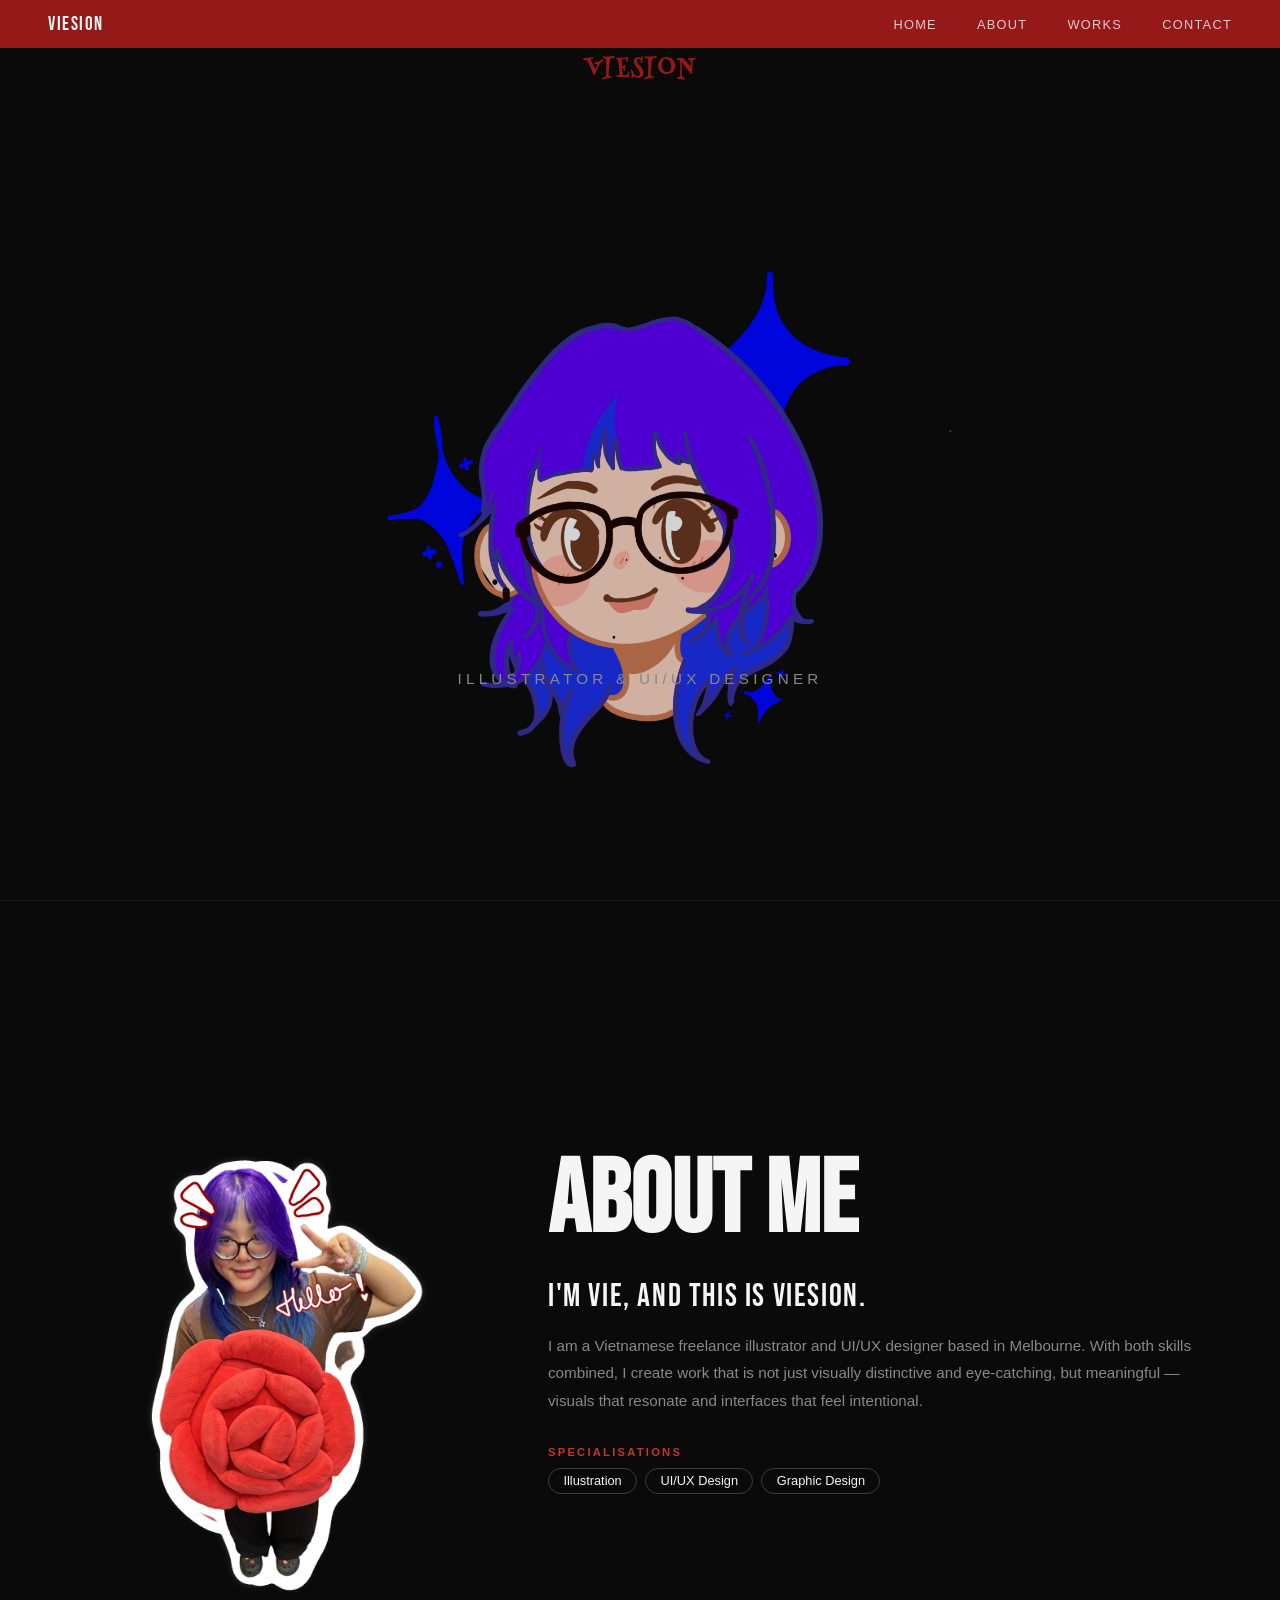
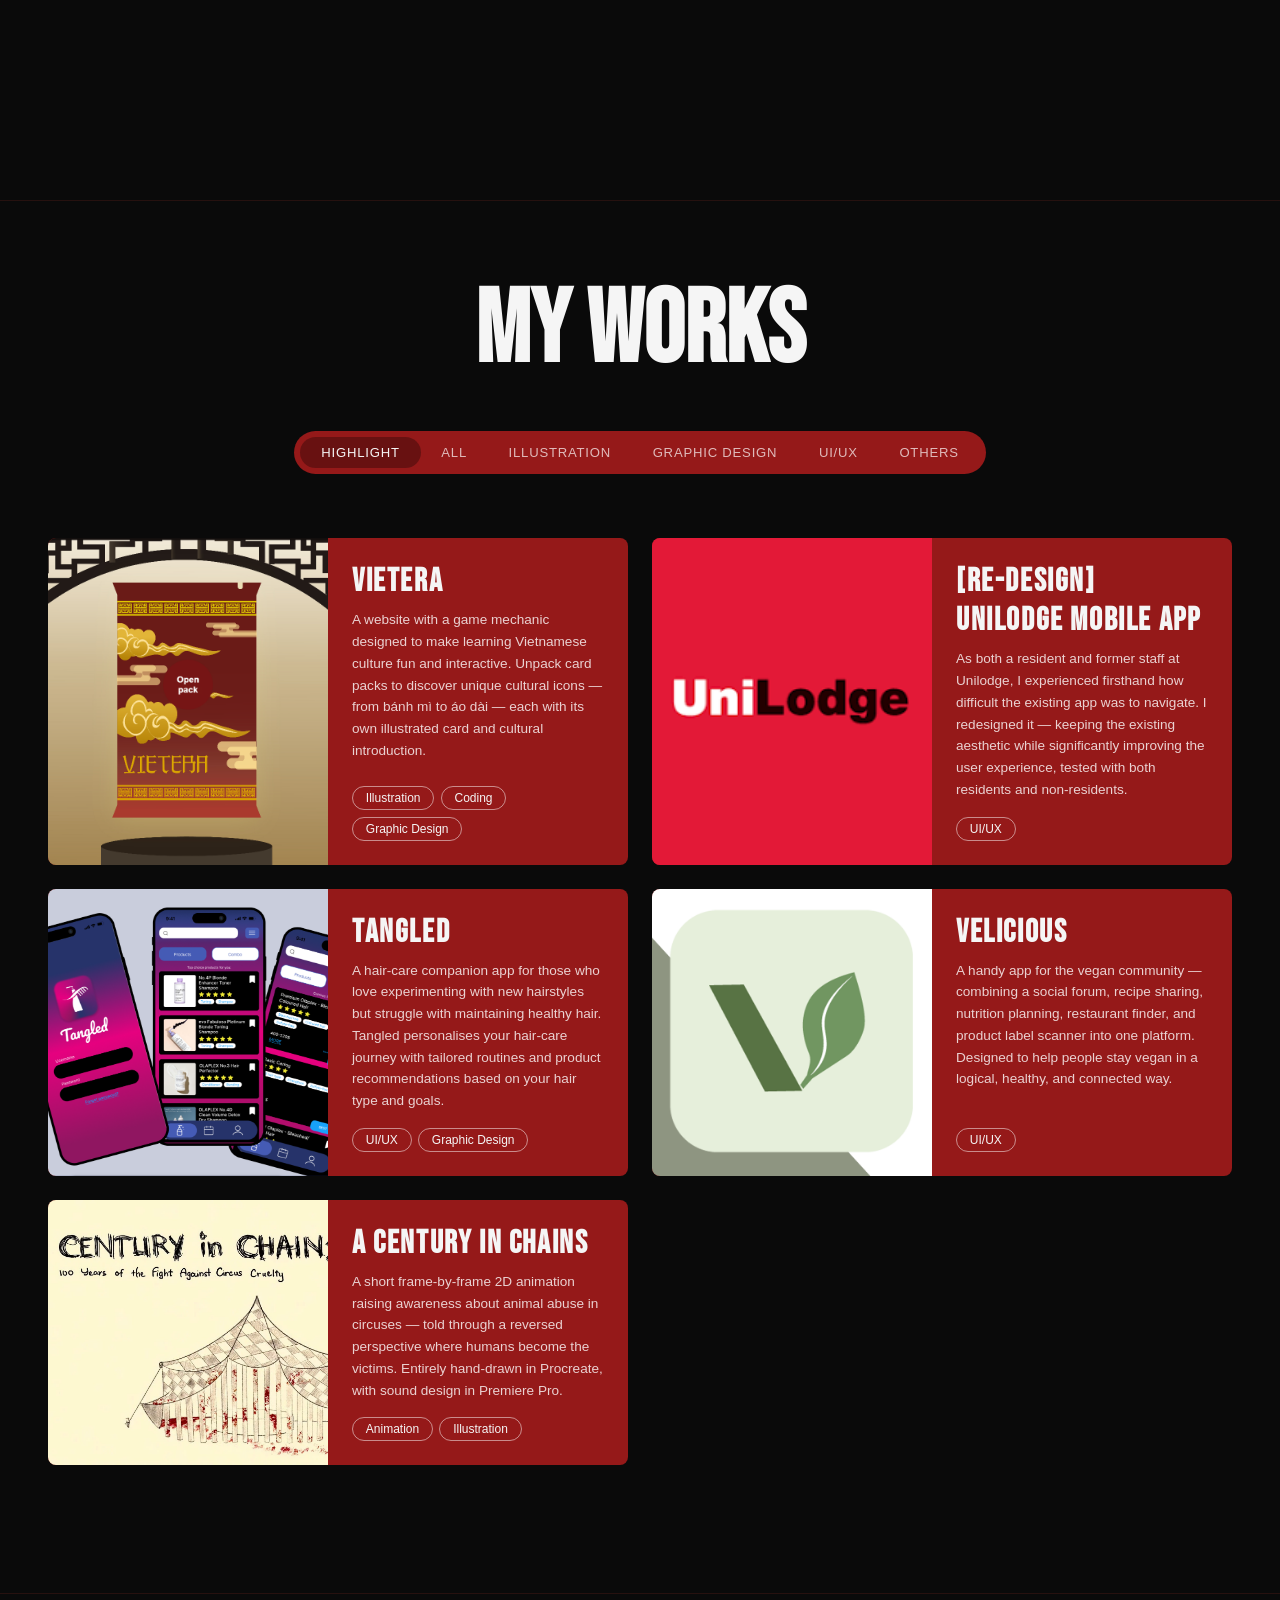
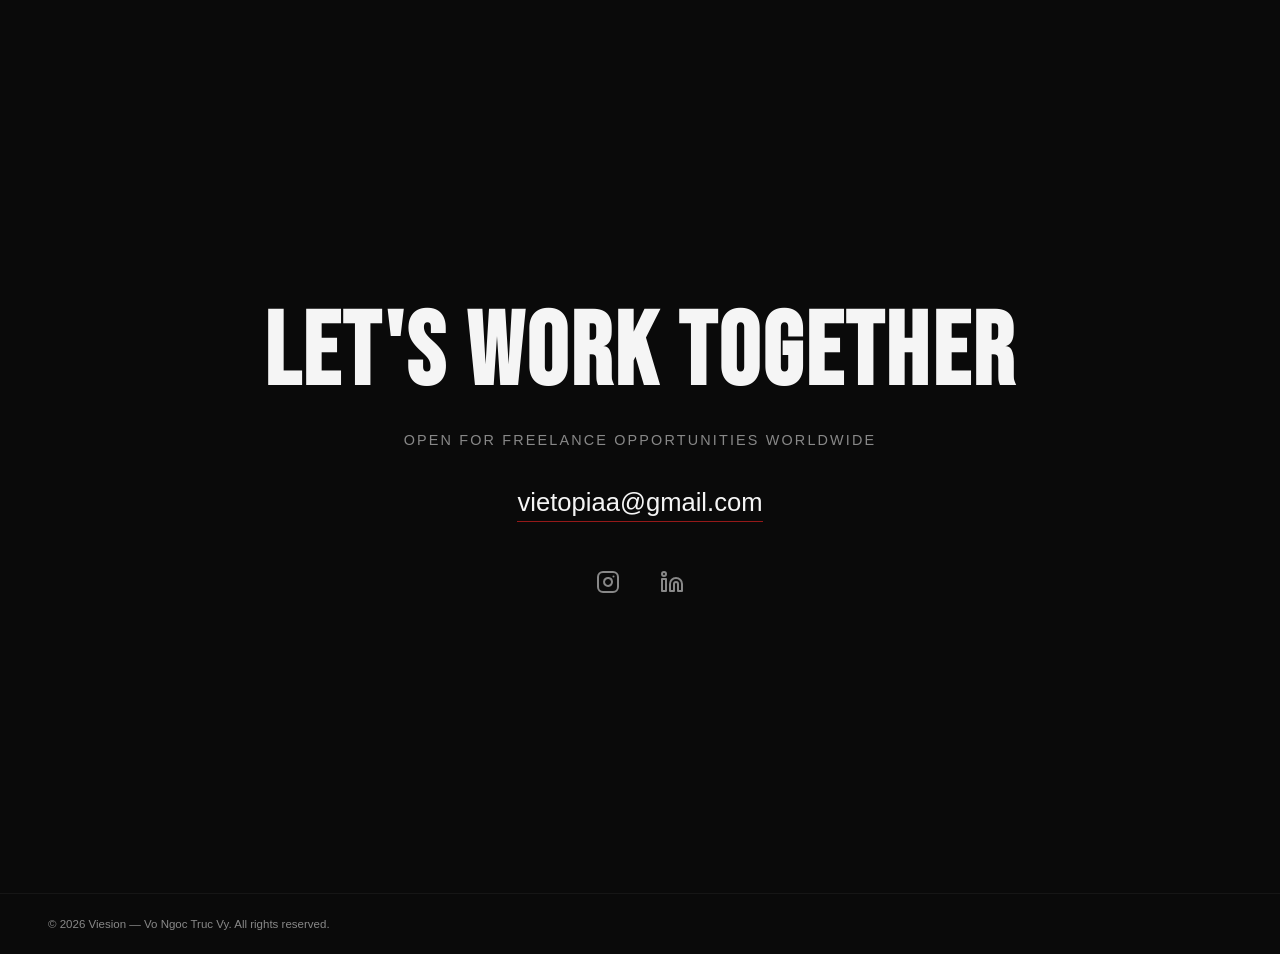
==== commit 1d9cd5a5: "humm" ====
--- a/index.html
+++ b/index.html
@@ -31,7 +31,6 @@
         <li><a href="#home">Home</a></li>
         <li><a href="#about">About</a></li>
         <li><a href="#works">Works</a></li>
-        <li><a href="#services">Services</a></li>
         <li><a href="#contact">Contact</a></li>
       </ul>
     </nav>
@@ -108,7 +107,7 @@
     <div class="works-grid" id="worksGrid">
 
       <!-- VIETERA -->
-      <a href="works/vietera.html" class="work-card" data-category="illustration graphic-design" data-highlight="true">
+      <a href="https://chuvie05.github.io/assignment3/" target="_blank" class="work-card" data-category="illustration graphic-design" data-highlight="true">
         <div class="card-img-wrap">
           <img src="works/vietera.png" alt="Vietera" class="card-img" />
         </div>
@@ -130,7 +129,7 @@
       </a>
 
       <!-- UNILODGE REDESIGN -->
-      <a href="works/unilodge.html" class="work-card" data-category="uiux" data-highlight="true">
+      <a href="https://www.figma.com/proto/BAZAw74R2D5pHXpdXVsQoa/A3_VoNgocTrucVy?node-id=186-1216&t=ZZSEROaX3Fn34Y1A-1&scaling=scale-down&content-scaling=fixed&page-id=186%3A505&starting-point-node-id=186%3A760" target="_blank" class="work-card" data-category="uiux" data-highlight="true">
         <div class="card-img-wrap">
           <img src="works/unilodge.png" alt="Unilodge Redesign" class="card-img" />
         </div>
@@ -150,7 +149,7 @@
       </a>
 
       <!-- TANGLED -->
-      <a href="works/tangled.html" class="work-card" data-category="uiux" data-highlight="true">
+      <a href="https://www.figma.com/proto/airWGqjIjsG1dX9JWUnIc7/Tangled?node-id=89-2157&t=YaL3li38DJQ7eteM-1&scaling=scale-down&content-scaling=fixed&page-id=0%3A1&starting-point-node-id=68%3A322" target="_blank" class="work-card" data-category="uiux graphic-design" data-highlight="true">
         <div class="card-img-wrap">
           <img src="works/tangled.png" alt="Tangled" class="card-img" />
         </div>
@@ -171,7 +170,7 @@
       </a>
 
       <!-- 4. Velicious -->
-      <a href="works/velicious.html" class="work-card" data-category="uiux" data-highlight="true">
+      <a href="https://www.figma.com/proto/wsRugay61BUIOaZKOGmIJj/DMS3?node-id=67-239&t=i0PiMmj1q7bKuKba-1&scaling=scale-down&content-scaling=fixed&page-id=43%3A200" target="_blank" class="work-card" data-category="uiux" data-highlight="true">
         <div class="card-img-wrap">
           <img src="works/velicious.png" alt="Velicious" class="card-img" />
         </div>
@@ -191,7 +190,7 @@
       </a>
 
       <!-- 5. A Century in Chains -->
-      <a href="works/acenturyinchains.html" class="work-card" data-category="illustration others" data-highlight="true">
+      <a href="video/ACenturyInChains.mp4" target="_blank" class="work-card" data-category="illustration others" data-highlight="true">
         <div class="card-img-wrap">
           <img src="works/acenturyinchains.jpg" alt="A Century in Chains" class="card-img" />
         </div>
@@ -211,14 +210,6 @@
         </div>
       </a>
 
-    </div>
-  </section>
-
-  <!-- SERVICES -->
-  <section id="services" class="section-wrap">
-    <div class="placeholder-inner">
-      <p class="section-label">My Services</p>
-      <h2 class="section-title">Coming soon</h2>
     </div>
   </section>
 
@@ -243,7 +234,7 @@
 
   <!-- FOOTER -->
   <footer>
-    <div class="footer-copy">© 2025 Viesion — Vo Ngoc Truc Vy. All rights reserved.</div>
+    <div class="footer-copy">© 2026 Viesion — Vo Ngoc Truc Vy. All rights reserved.</div>
   </footer>
 
   <script src="script.js"></script>
--- a/style.css
+++ b/style.css
@@ -700,8 +700,8 @@
 }
 
 .contact-email:hover {
-  color: #5DADE2 !important;
-  border-color: #5DADE2 !important;
+  color: #2050b8 !important;
+  border-color: #2050b8 !important;
 }
 
 .contact-links {
@@ -731,7 +731,7 @@
 }
 
 .contact-icon:hover {
-  color: #5DADE2 !important;
+  color: #2050b8 !important;
 }
 
 footer {
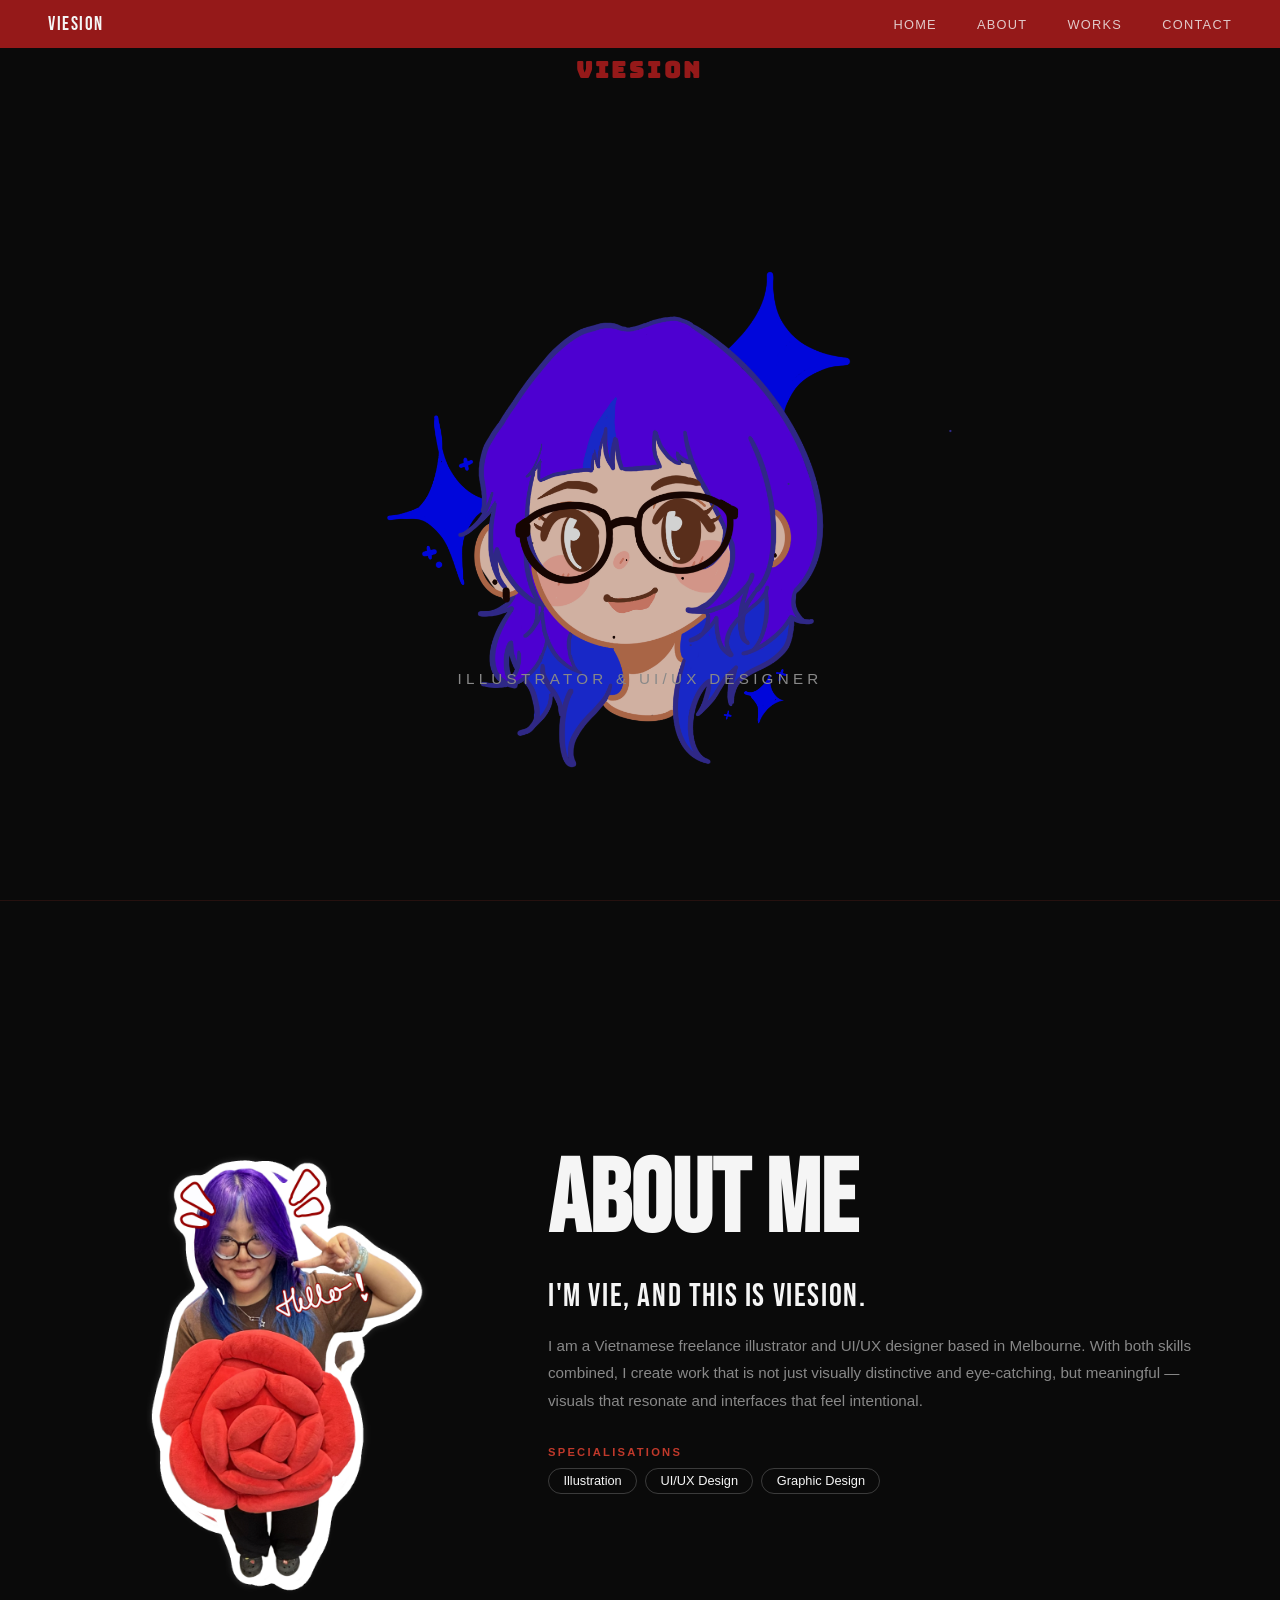
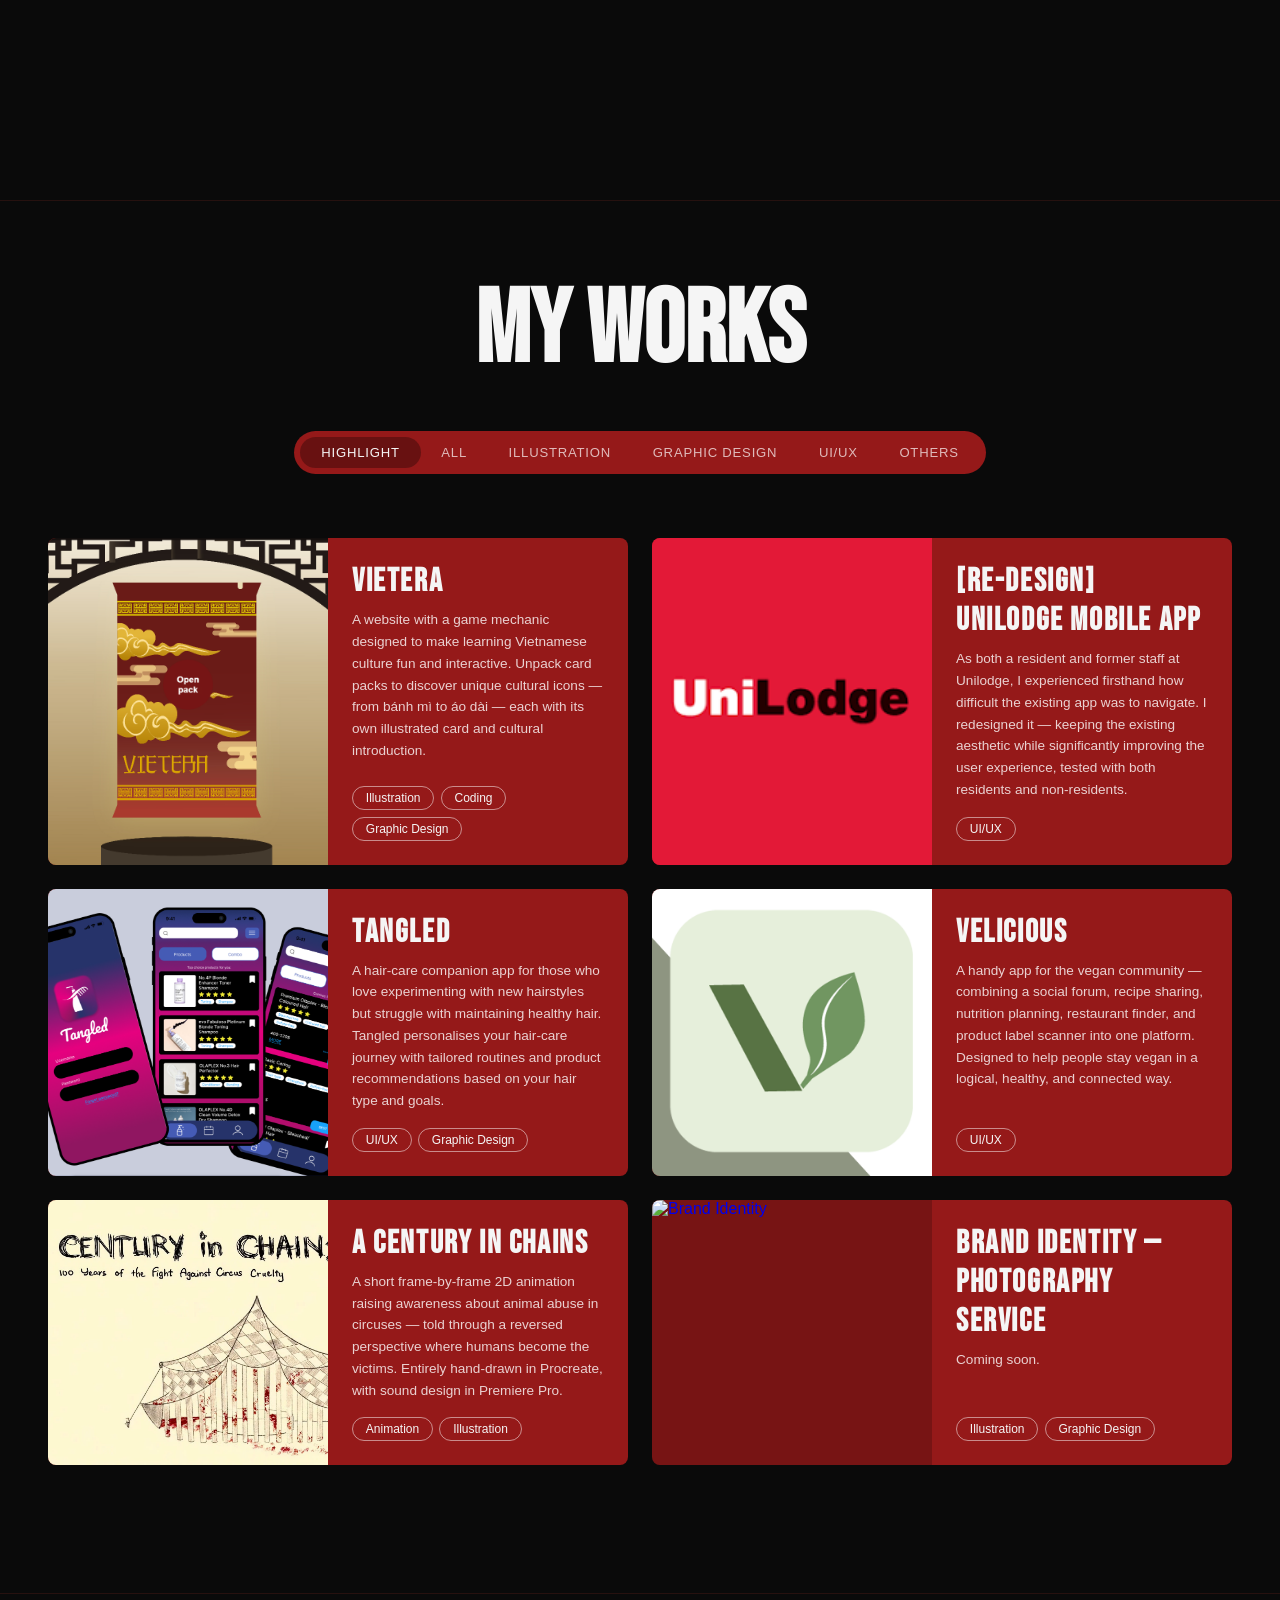
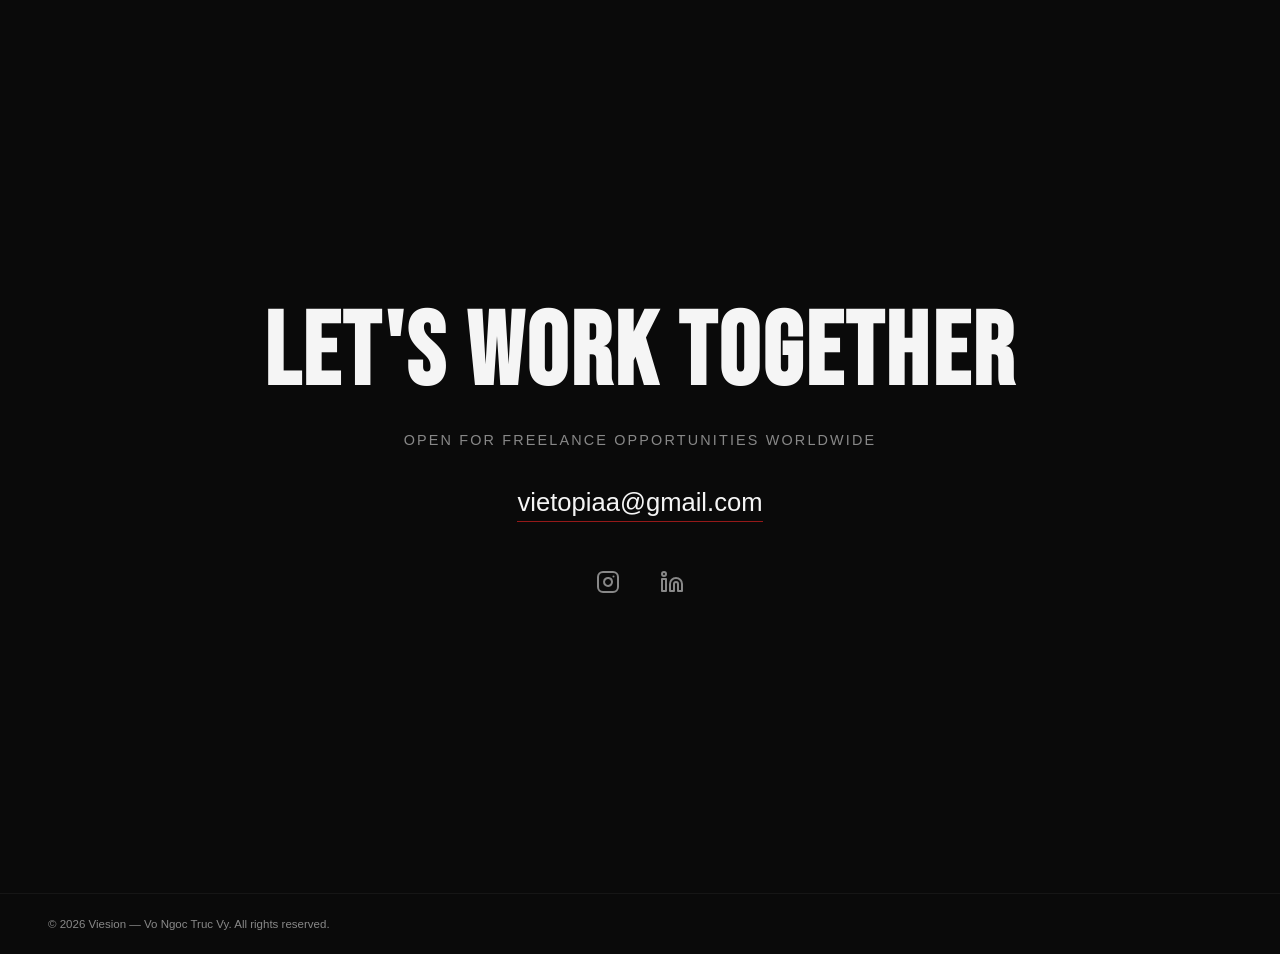
==== commit 5a62cb6f: "bruh" ====
--- a/index.html
+++ b/index.html
@@ -40,7 +40,6 @@
   <section id="home">
     <canvas id="polka-canvas"></canvas>
     <img src="mascot/mascot.PNG" class="mascot" alt="Viesion mascot" />
-
     <h1 class="brand-name" id="brandName">VIESION</h1>
     <p class="hero-sub">Illustrator &amp; UI/UX Designer</p>
     <div class="scroll-hint" id="scrollHint">
@@ -78,7 +77,6 @@
               <span class="tag">Graphic Design</span>
             </div>
           </div>
-
         </div>
       </div>
     </div>
@@ -169,7 +167,7 @@
         </div>
       </a>
 
-      <!-- 4. Velicious -->
+      <!-- VELICIOUS -->
       <a href="https://www.figma.com/proto/wsRugay61BUIOaZKOGmIJj/DMS3?node-id=67-239&t=i0PiMmj1q7bKuKba-1&scaling=scale-down&content-scaling=fixed&page-id=43%3A200" target="_blank" class="work-card" data-category="uiux" data-highlight="true">
         <div class="card-img-wrap">
           <img src="works/velicious.png" alt="Velicious" class="card-img" />
@@ -189,8 +187,8 @@
         </div>
       </a>
 
-      <!-- 5. A Century in Chains -->
-      <a href="video/ACenturyInChains.mp4" target="_blank" class="work-card" data-category="illustration others" data-highlight="true">
+      <!-- A CENTURY IN CHAINS -->
+      <a href="video/ACenturyInChains.mp4" target="_blank" class="work-card" data-category="illustration others">
         <div class="card-img-wrap">
           <img src="works/acenturyinchains.jpg" alt="A Century in Chains" class="card-img" />
         </div>
@@ -200,6 +198,27 @@
           <div class="card-tags">
             <span class="card-tag">Animation</span>
             <span class="card-tag">Illustration</span>
+          </div>
+        </div>
+        <div class="card-frame">
+          <span class="corner tl"></span>
+          <span class="corner tr"></span>
+          <span class="corner bl"></span>
+          <span class="corner br"></span>
+        </div>
+      </a>
+
+      <!-- BRAND IDENTITY -->
+      <a href="#" class="work-card" data-category="illustration graphic-design" data-highlight="true">
+        <div class="card-img-wrap">
+          <img src="works/brandidentity.png" alt="Brand Identity" class="card-img" />
+        </div>
+        <div class="card-info">
+          <h3 class="card-title">Brand Identity — Photography Service</h3>
+          <p class="card-desc">Coming soon.</p>
+          <div class="card-tags">
+            <span class="card-tag">Illustration</span>
+            <span class="card-tag">Graphic Design</span>
           </div>
         </div>
         <div class="card-frame">
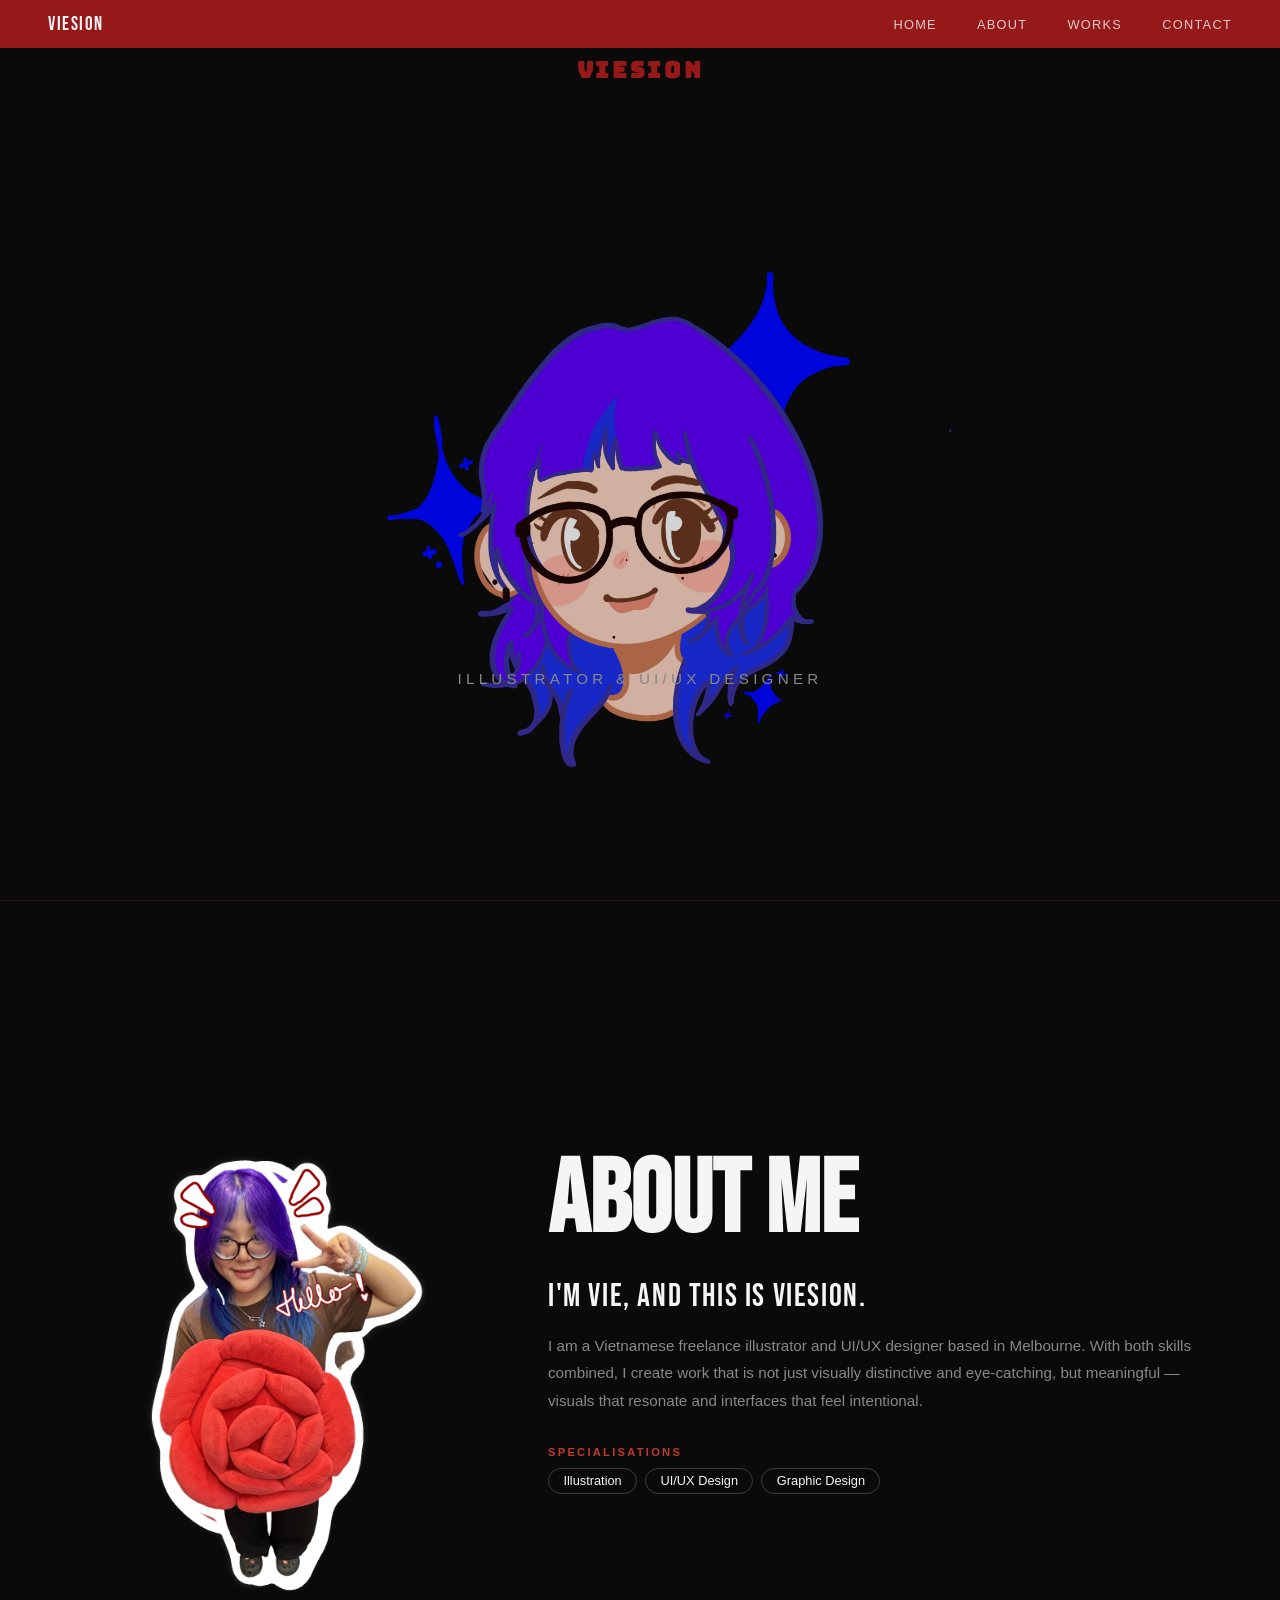
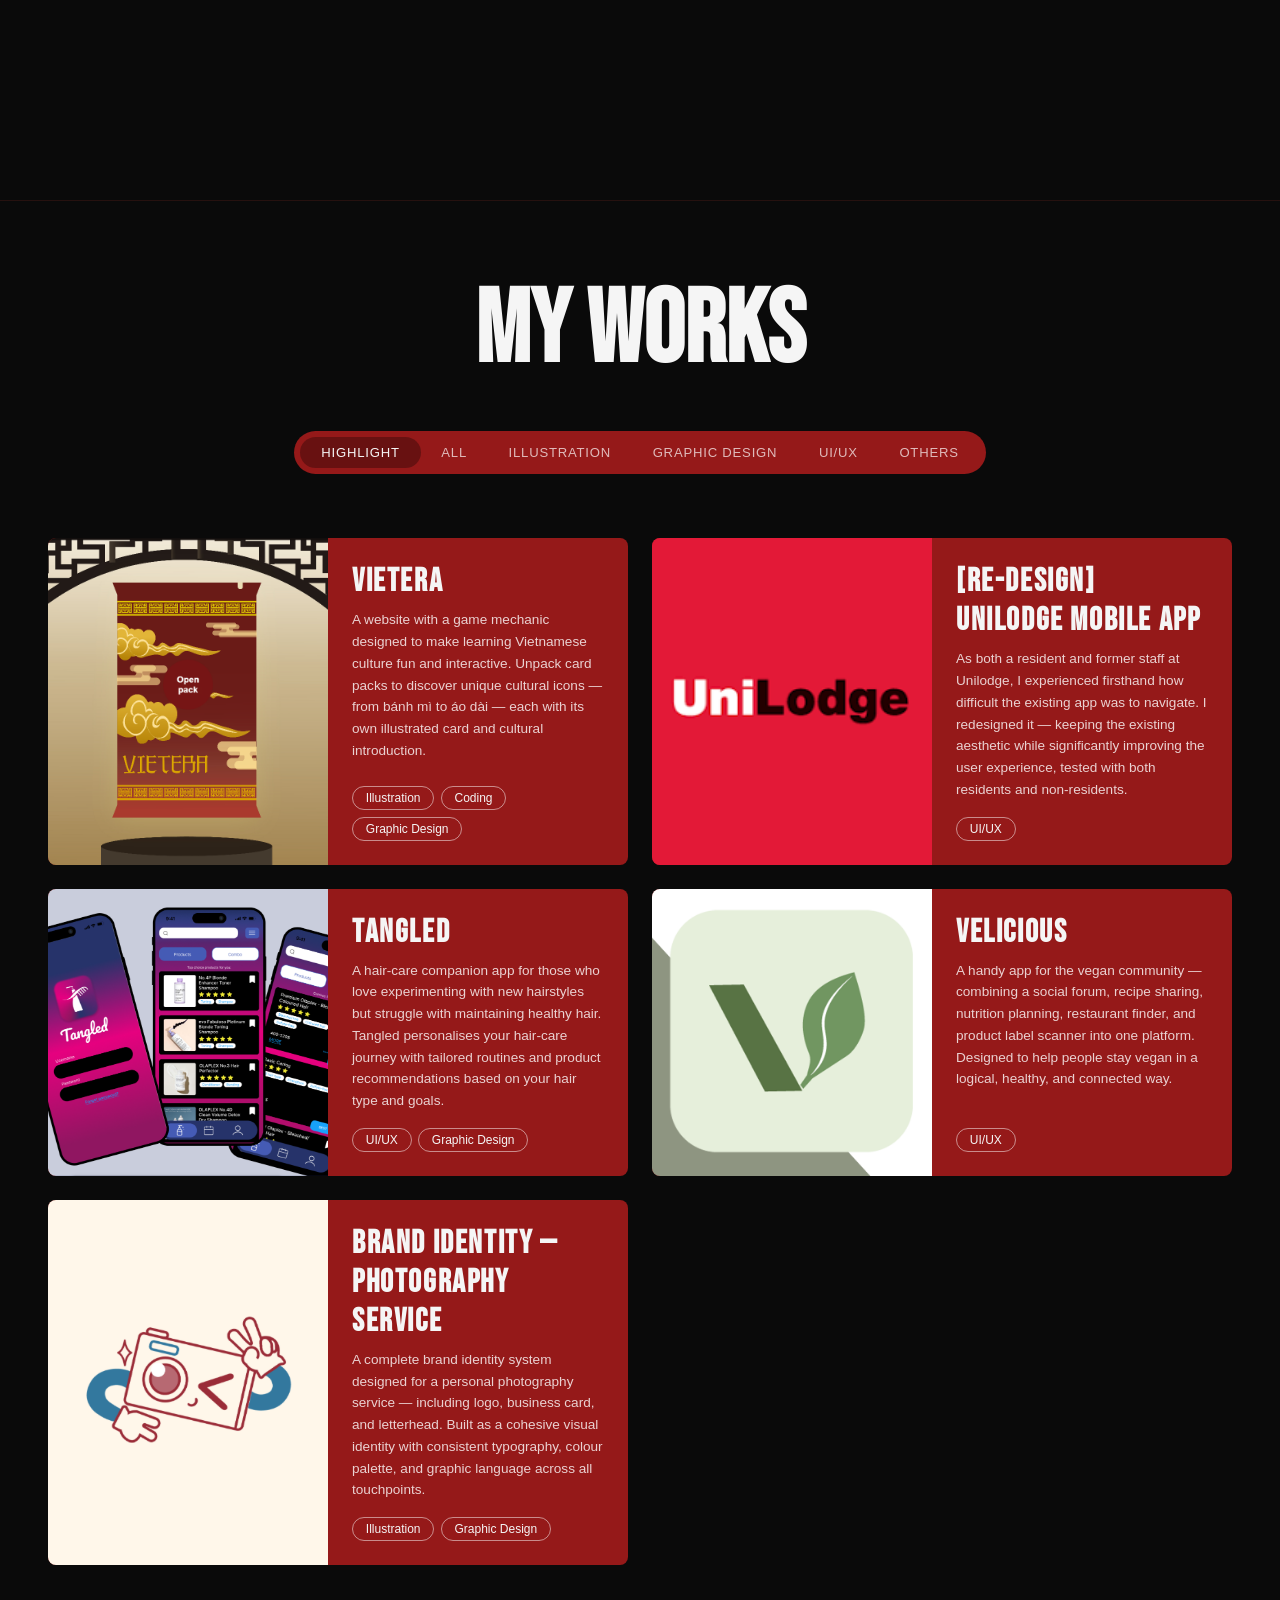
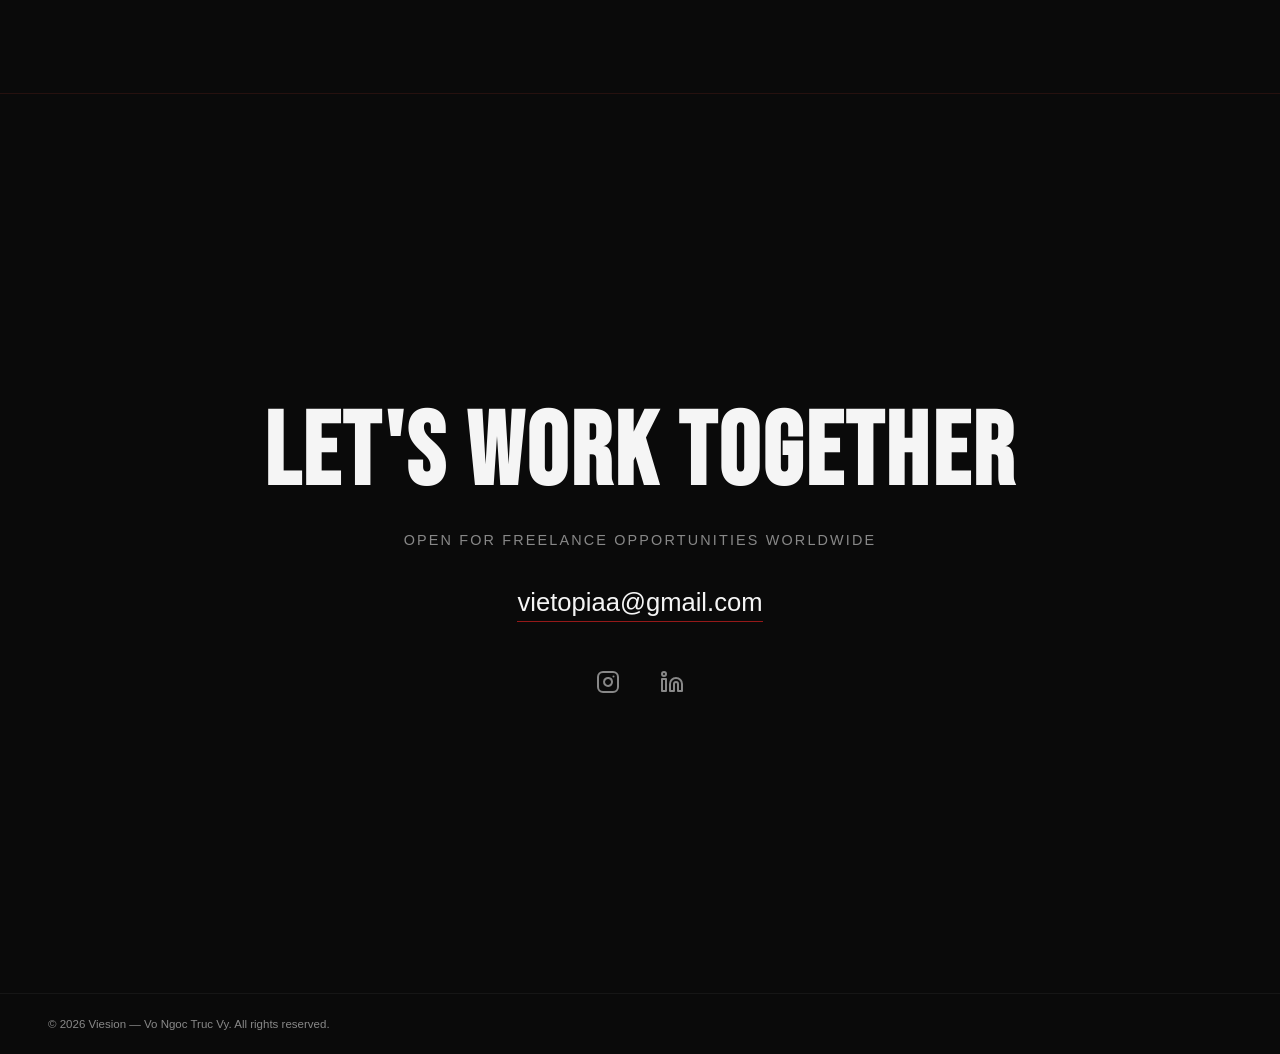
==== commit 2705d5a5: "tired" ====
--- a/index.html
+++ b/index.html
@@ -127,7 +127,7 @@
       </a>
 
       <!-- UNILODGE REDESIGN -->
-      <a href="https://www.figma.com/proto/BAZAw74R2D5pHXpdXVsQoa/A3_VoNgocTrucVy?node-id=186-1216&t=ZZSEROaX3Fn34Y1A-1&scaling=scale-down&content-scaling=fixed&page-id=186%3A505&starting-point-node-id=186%3A760" target="_blank" class="work-card" data-category="uiux" data-highlight="true">
+      <a href="unilodge.html" class="work-card" data-category="uiux" data-highlight="true">
         <div class="card-img-wrap">
           <img src="works/unilodge.png" alt="Unilodge Redesign" class="card-img" />
         </div>
@@ -147,7 +147,7 @@
       </a>
 
       <!-- TANGLED -->
-      <a href="https://www.figma.com/proto/airWGqjIjsG1dX9JWUnIc7/Tangled?node-id=89-2157&t=YaL3li38DJQ7eteM-1&scaling=scale-down&content-scaling=fixed&page-id=0%3A1&starting-point-node-id=68%3A322" target="_blank" class="work-card" data-category="uiux graphic-design" data-highlight="true">
+      <a href="tangled.html" class="work-card" data-category="uiux graphic-design" data-highlight="true">
         <div class="card-img-wrap">
           <img src="works/tangled.png" alt="Tangled" class="card-img" />
         </div>
@@ -168,7 +168,7 @@
       </a>
 
       <!-- VELICIOUS -->
-      <a href="https://www.figma.com/proto/wsRugay61BUIOaZKOGmIJj/DMS3?node-id=67-239&t=i0PiMmj1q7bKuKba-1&scaling=scale-down&content-scaling=fixed&page-id=43%3A200" target="_blank" class="work-card" data-category="uiux" data-highlight="true">
+      <a href="velicious.html" class="work-card" data-category="uiux" data-highlight="true">
         <div class="card-img-wrap">
           <img src="works/velicious.png" alt="Velicious" class="card-img" />
         </div>
@@ -211,14 +211,55 @@
       <!-- BRAND IDENTITY -->
       <a href="#" class="work-card" data-category="illustration graphic-design" data-highlight="true">
         <div class="card-img-wrap">
-          <img src="works/brandidentity.png" alt="Brand Identity" class="card-img" />
+          <img src="works/logo.png" alt="Brand Identity" class="card-img" />
         </div>
         <div class="card-info">
           <h3 class="card-title">Brand Identity — Photography Service</h3>
-          <p class="card-desc">Coming soon.</p>
+          <p class="card-desc">A complete brand identity system designed for a personal photography service — including logo, business card, and letterhead. Built as a cohesive visual identity with consistent typography, colour palette, and graphic language across all touchpoints.</p>
           <div class="card-tags">
             <span class="card-tag">Illustration</span>
             <span class="card-tag">Graphic Design</span>
+          </div>
+        </div>
+        <div class="card-frame">
+          <span class="corner tl"></span>
+          <span class="corner tr"></span>
+          <span class="corner bl"></span>
+          <span class="corner br"></span>
+        </div>
+      </a>
+
+      <!-- PINK THREAT -->
+      <a href="#" class="work-card" data-category="illustration others">
+        <div class="card-img-wrap">
+          <img src="works/PINKTHREAT.jpg" alt="Pink Threat" class="card-img" />
+        </div>
+        <div class="card-info">
+          <h3 class="card-title">Pink Threat</h3>
+          <p class="card-desc">A digital illustration exploring the dark side of toxic parasocial relationships between fans and idols. Combining 2D illustration, vector, and 3D modelling in Blender, the piece uses bold colour contrast and unsettling imagery to show both perspectives — the idol's confidence and the obsessive reach of the hands around her.</p>
+          <div class="card-tags">
+            <span class="card-tag">Illustration</span>
+            <span class="card-tag">3D</span>
+          </div>
+        </div>
+        <div class="card-frame">
+          <span class="corner tl"></span>
+          <span class="corner tr"></span>
+          <span class="corner bl"></span>
+          <span class="corner br"></span>
+        </div>
+      </a>
+
+      <!-- BREATH -->
+      <a href="#" class="work-card" data-category="illustration">
+        <div class="card-img-wrap">
+          <img src="works/Breath.png" alt="Breath" class="card-img" />
+        </div>
+        <div class="card-info">
+          <h3 class="card-title">Breath</h3>
+          <p class="card-desc">A concept poster for a fashion game set in a possible future, where positive behaviour on social media unlocks progress in the game. The project explores how to make people more conscious of the impact of their words online — especially toward women — through interactive design and storytelling. Illustrated in Clip Studio Paint.</p>
+          <div class="card-tags">
+            <span class="card-tag">Illustration</span>
           </div>
         </div>
         <div class="card-frame">
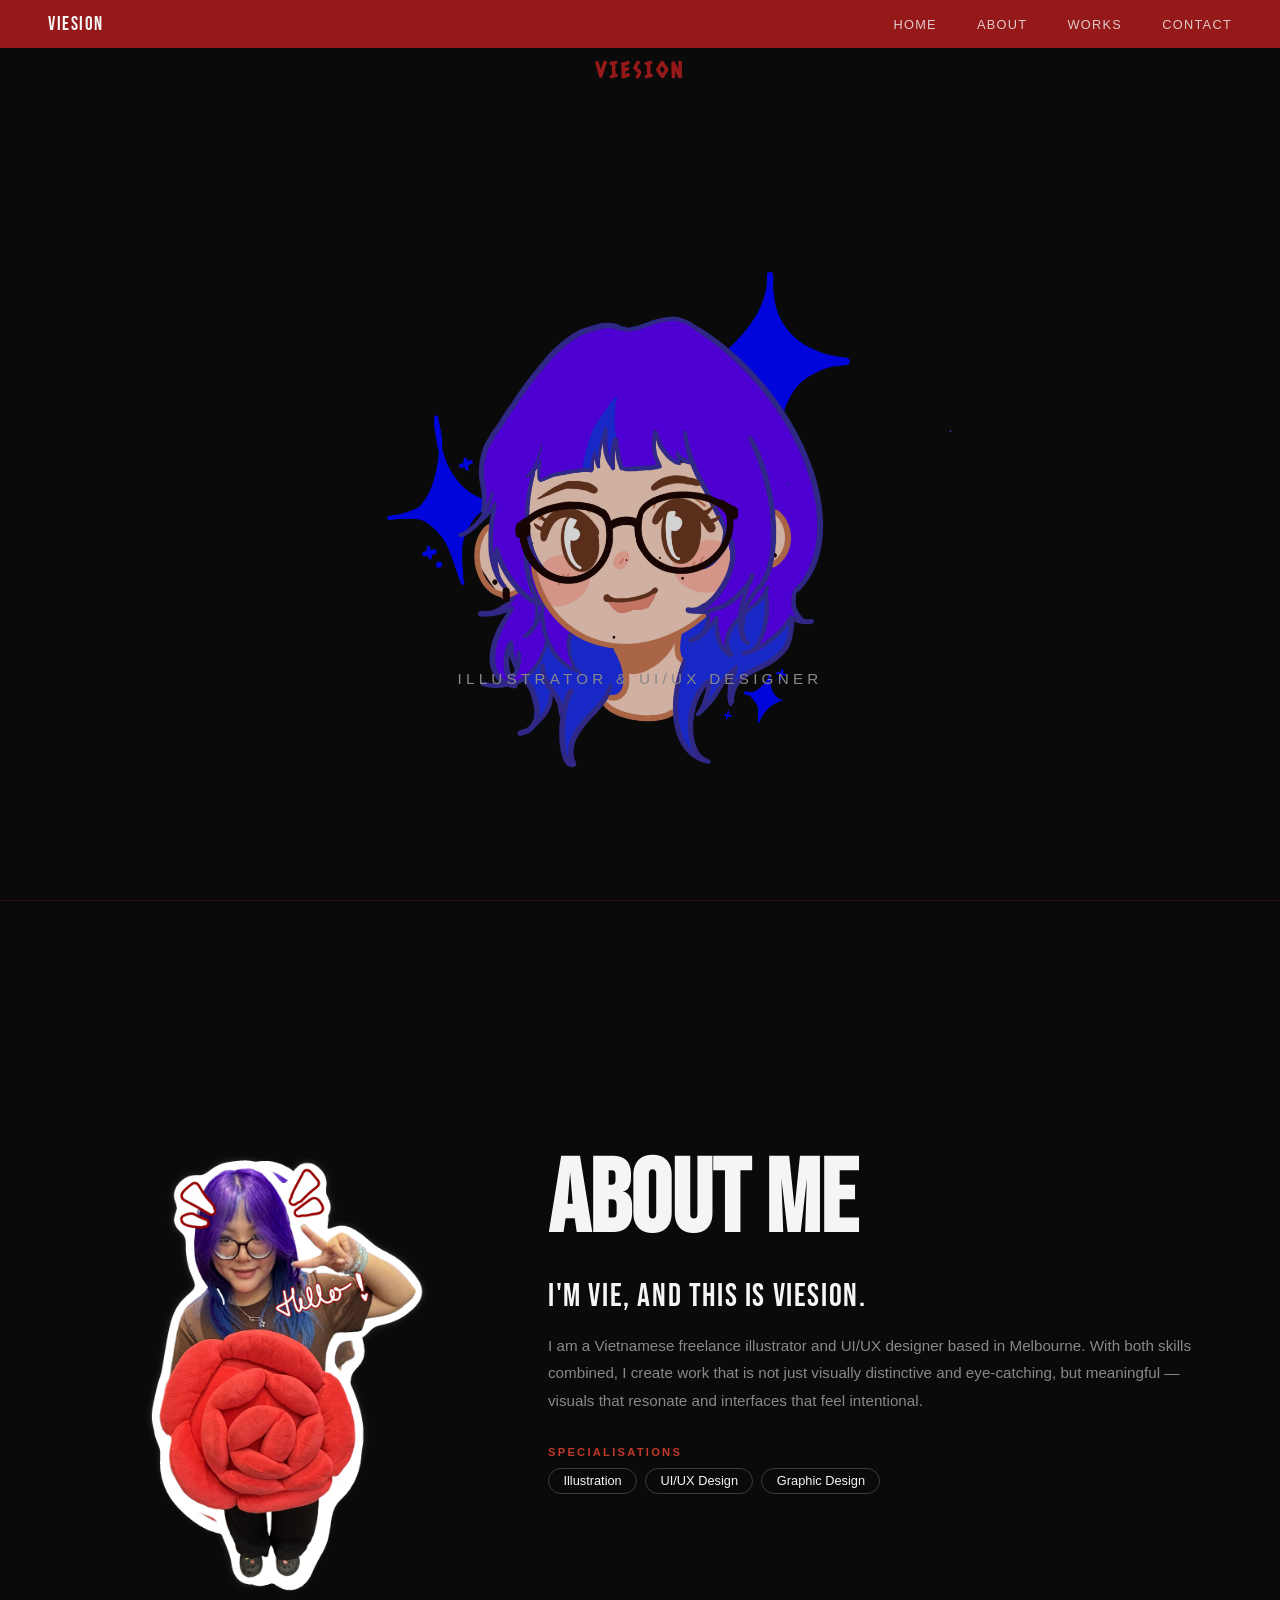
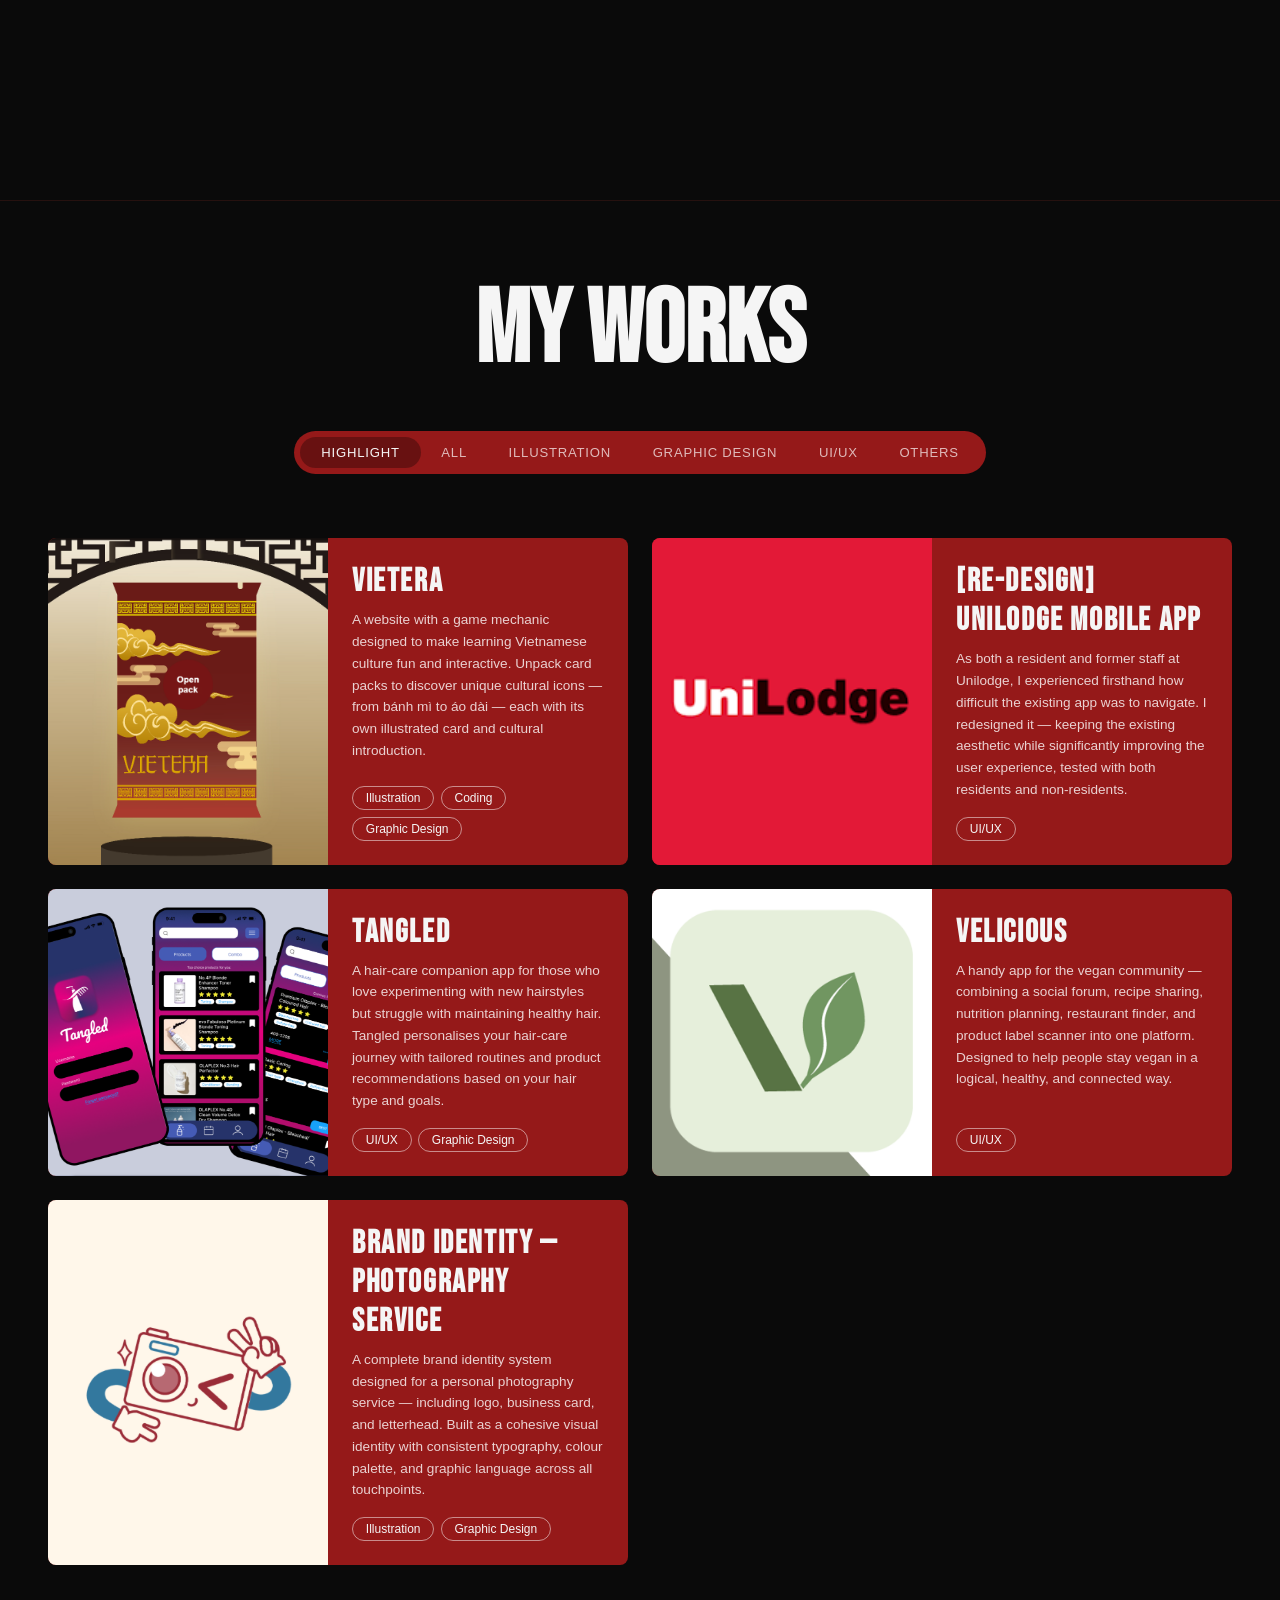
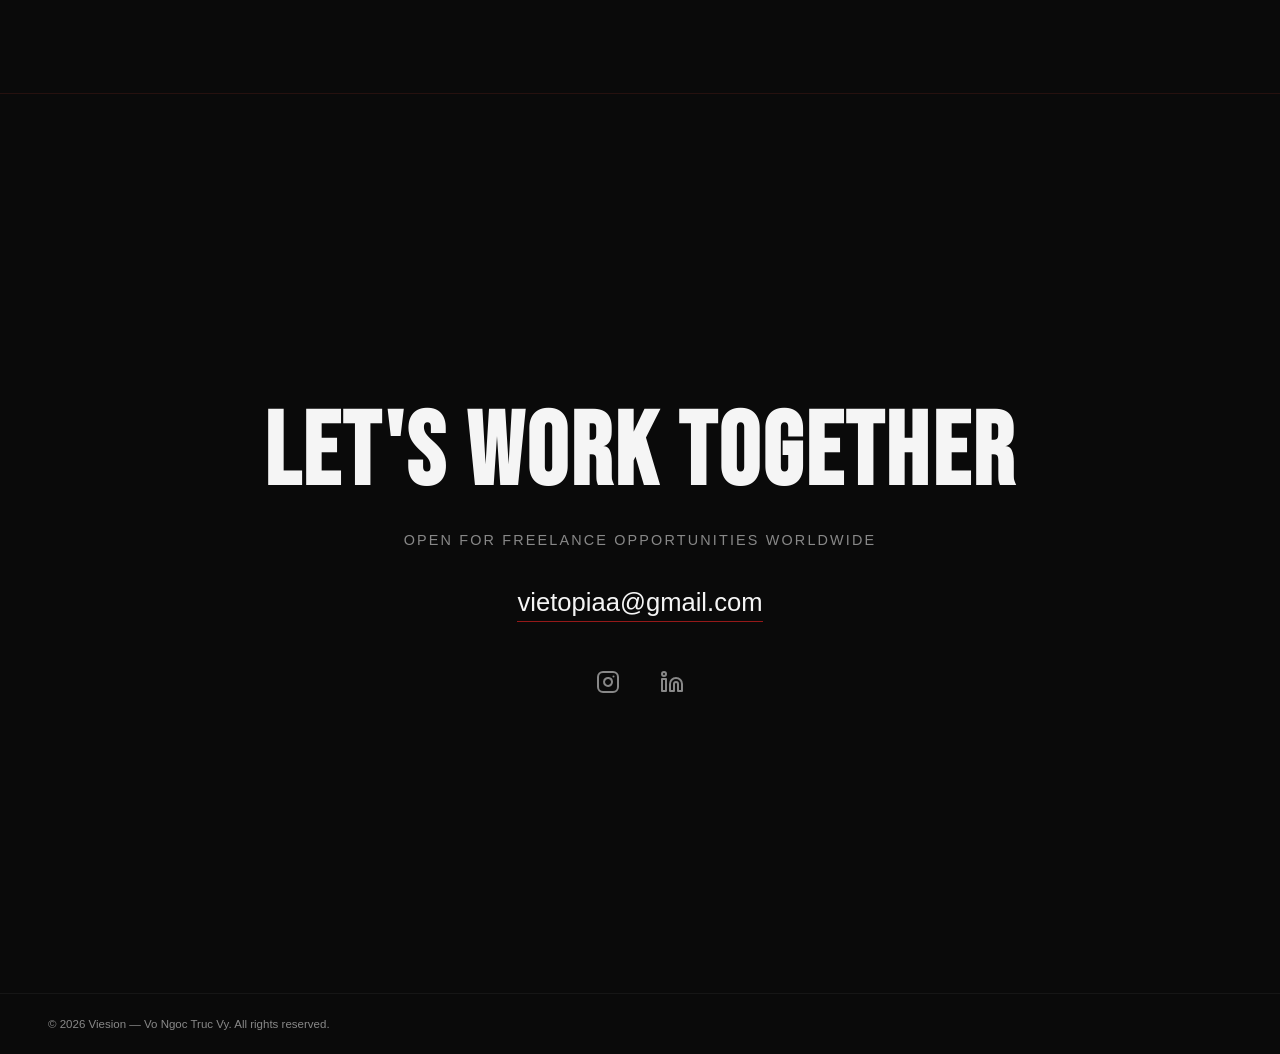
==== commit 2eee9b26: "umk" ====
--- a/index.html
+++ b/index.html
@@ -105,7 +105,7 @@
     <div class="works-grid" id="worksGrid">
 
       <!-- VIETERA -->
-      <a href="https://chuvie05.github.io/assignment3/" target="_blank" class="work-card" data-category="illustration graphic-design" data-highlight="true">
+      <a href="vietera.html" class="work-card" data-category="illustration graphic-design" data-highlight="true">
         <div class="card-img-wrap">
           <img src="works/vietera.png" alt="Vietera" class="card-img" />
         </div>
@@ -188,7 +188,7 @@
       </a>
 
       <!-- A CENTURY IN CHAINS -->
-      <a href="video/ACenturyInChains.mp4" target="_blank" class="work-card" data-category="illustration others">
+      <a href="acic.html" class="work-card" data-category="illustration others">
         <div class="card-img-wrap">
           <img src="works/acenturyinchains.jpg" alt="A Century in Chains" class="card-img" />
         </div>
@@ -209,7 +209,7 @@
       </a>
 
       <!-- BRAND IDENTITY -->
-      <a href="#" class="work-card" data-category="illustration graphic-design" data-highlight="true">
+      <a href="photography.html" class="work-card" data-category="illustration graphic-design" data-highlight="true">
         <div class="card-img-wrap">
           <img src="works/logo.png" alt="Brand Identity" class="card-img" />
         </div>
@@ -230,7 +230,7 @@
       </a>
 
       <!-- PINK THREAT -->
-      <a href="#" class="work-card" data-category="illustration others">
+      <a href="pinkthreat.html" class="work-card" data-category="illustration others">
         <div class="card-img-wrap">
           <img src="works/PINKTHREAT.jpg" alt="Pink Threat" class="card-img" />
         </div>
@@ -251,7 +251,7 @@
       </a>
 
       <!-- BREATH -->
-      <a href="#" class="work-card" data-category="illustration">
+      <a href="breath.html" class="work-card" data-category="illustration">
         <div class="card-img-wrap">
           <img src="works/Breath.png" alt="Breath" class="card-img" />
         </div>
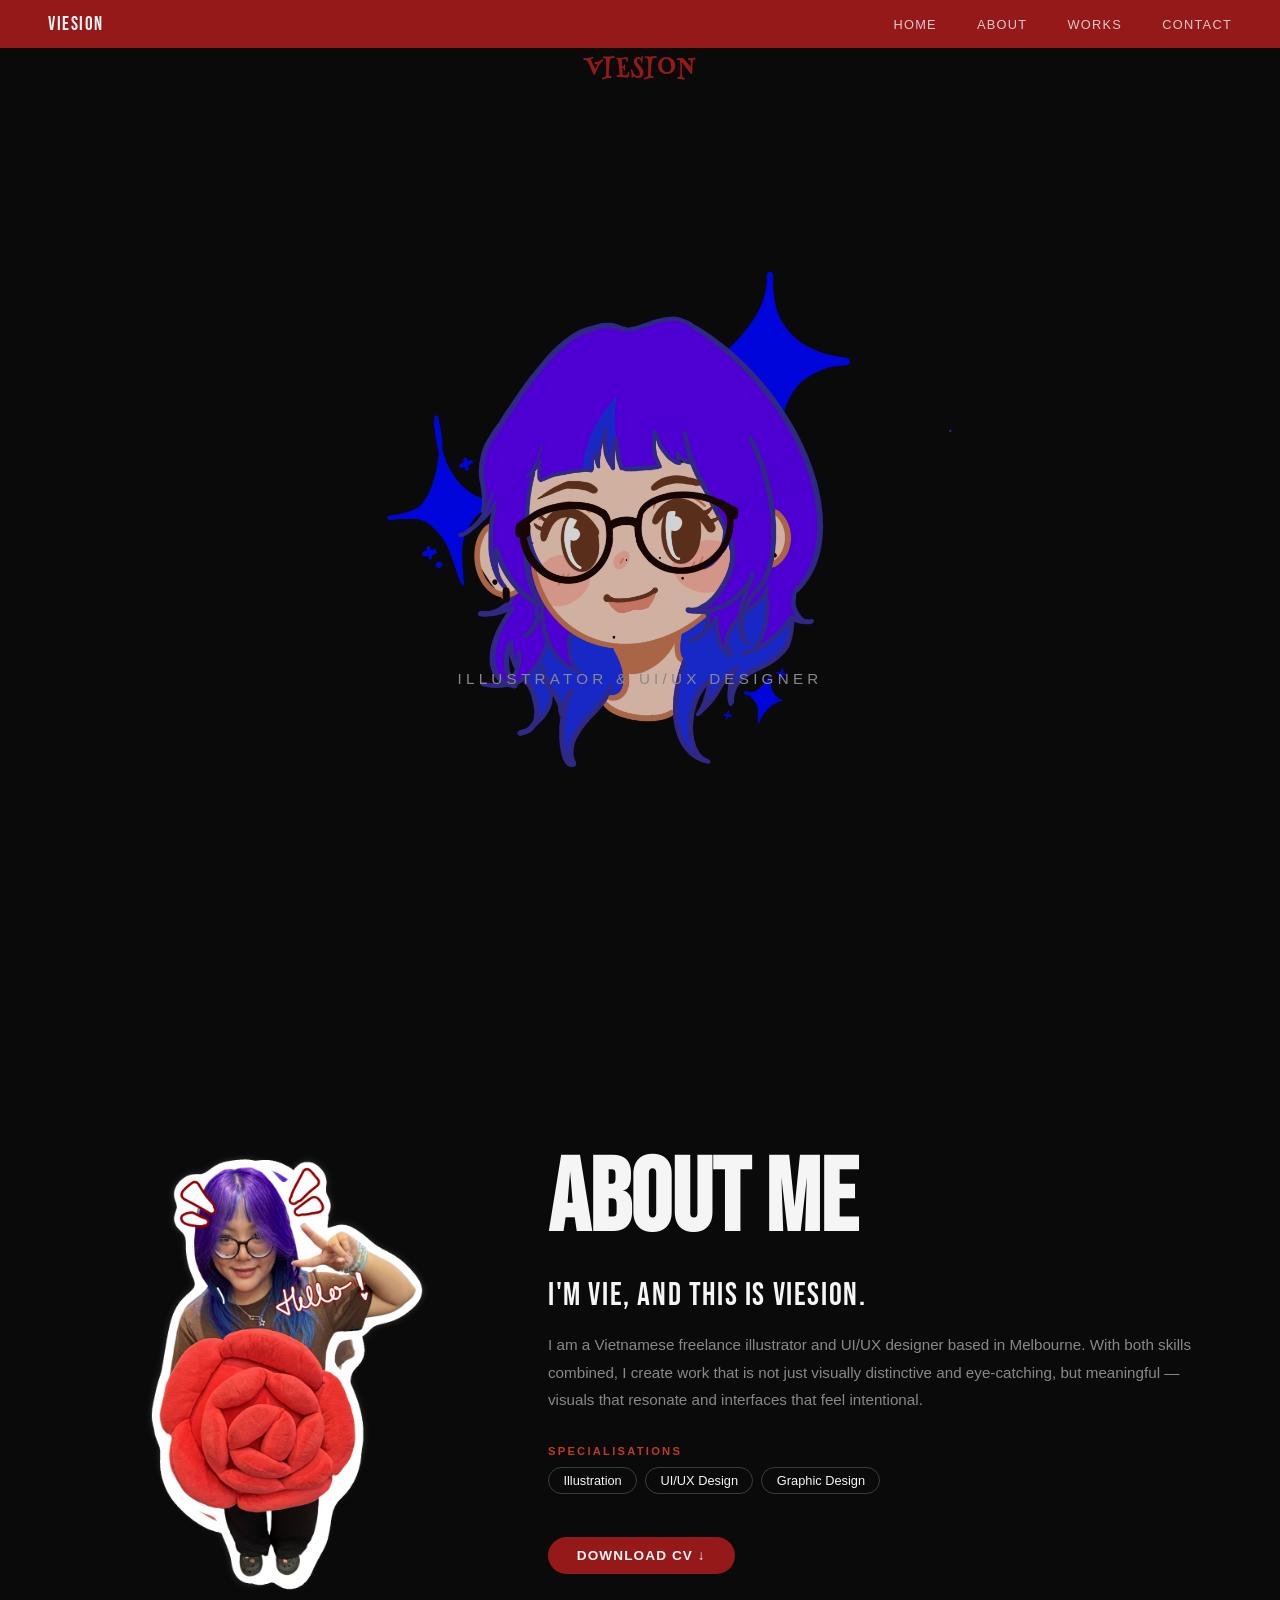
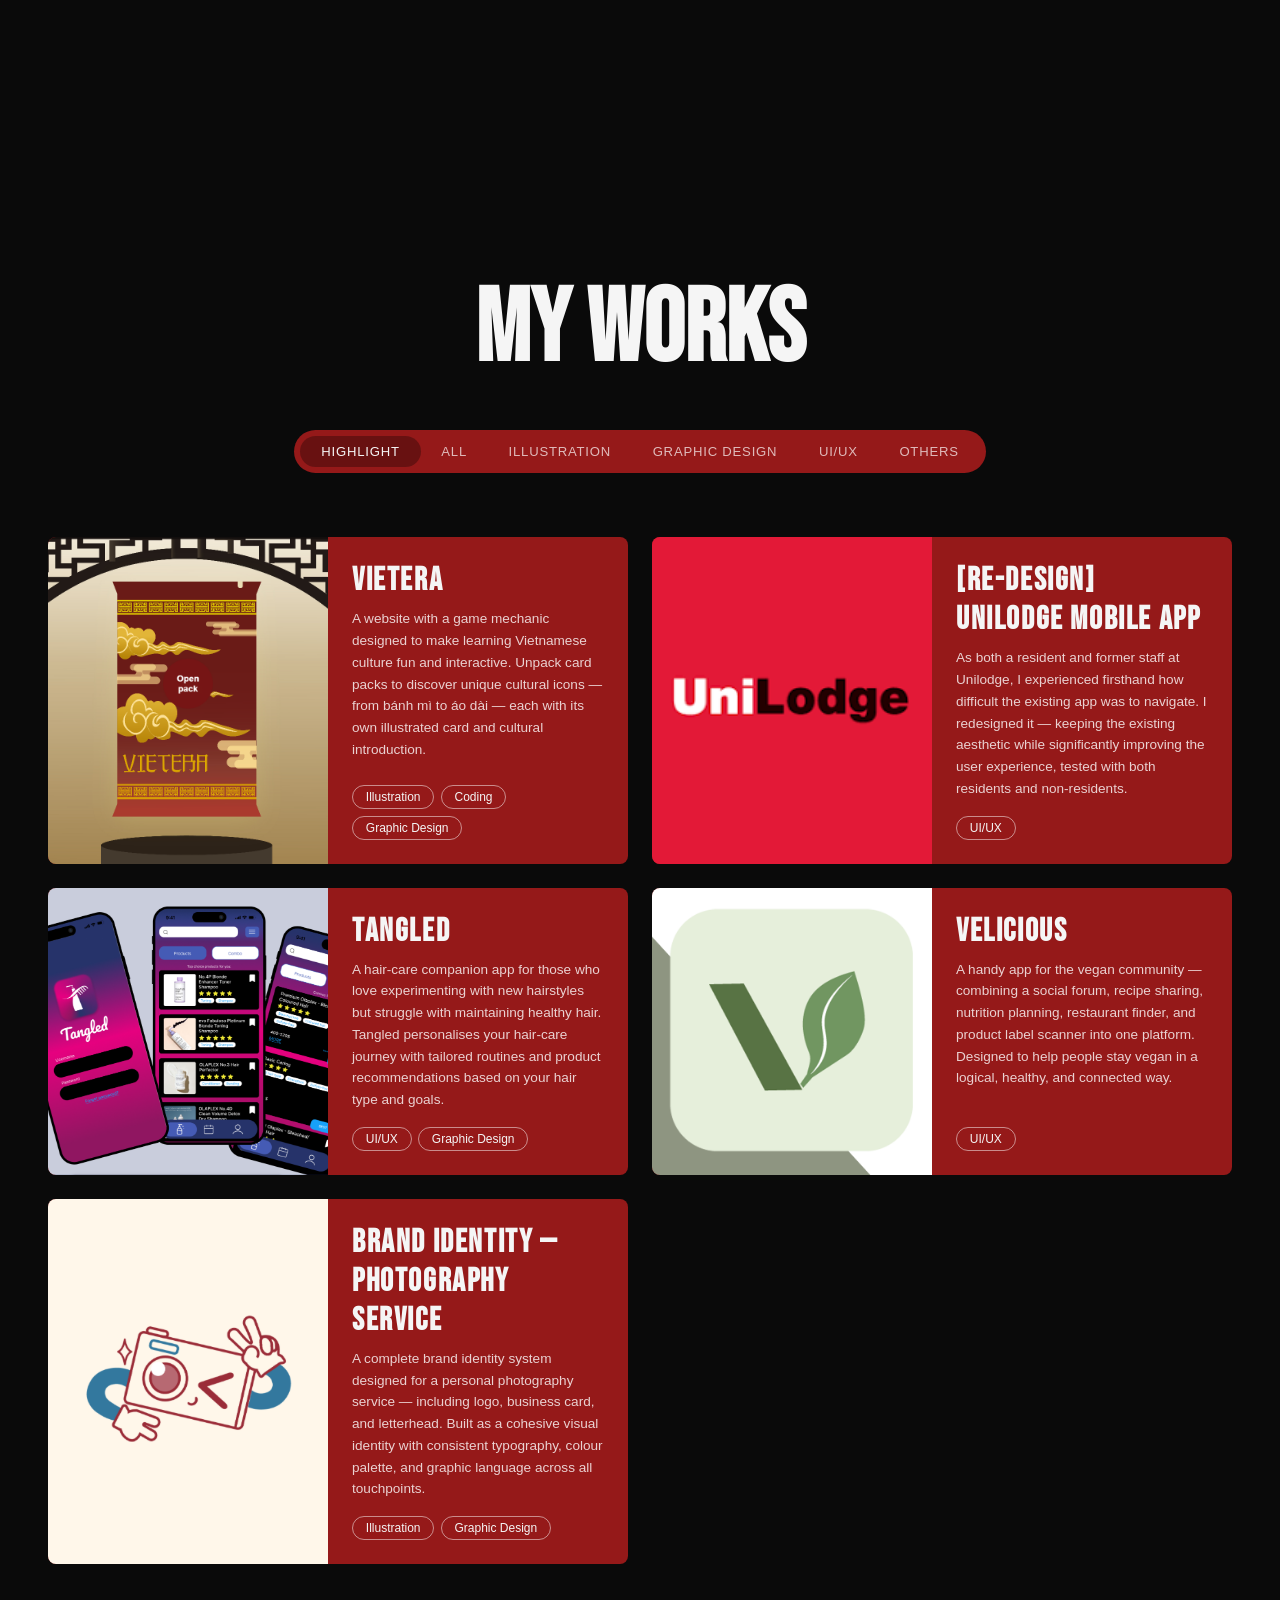
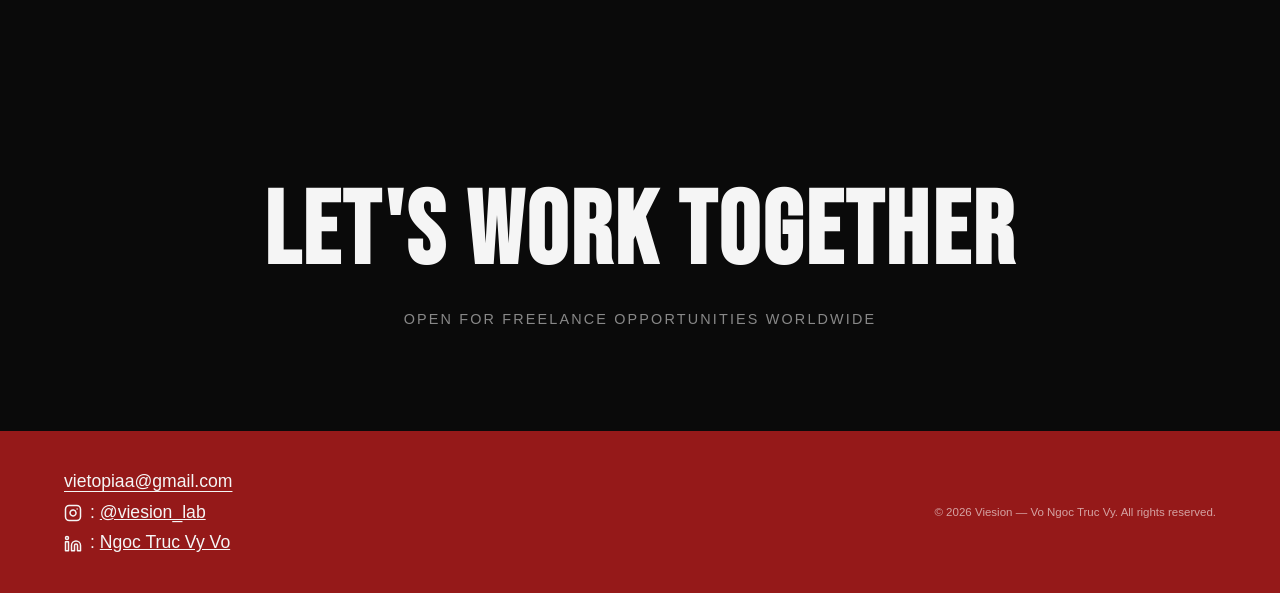
==== commit 4dcea20d: "almost" ====
--- a/index.html
+++ b/index.html
@@ -77,6 +77,7 @@
               <span class="tag">Graphic Design</span>
             </div>
           </div>
+          <a href="cv/CV.pdf" download class="cv-btn">Download CV ↓</a>
         </div>
       </div>
     </div>
@@ -275,28 +276,33 @@
 
   <!-- CONTACT -->
   <section id="contact" class="contact-section">
-    <h2 class="contact-title">Let's Work Together</h2>
-    <p class="contact-sub">Open for freelance opportunities worldwide</p>
-    <a href="mailto:vietopiaa@gmail.com" class="contact-email">vietopiaa@gmail.com</a>
-    <div class="contact-links">
-      <a href="https://www.instagram.com/viesion_lab?utm_source=ig_web_button_share_sheet&igsh=ZDNlZDc0MzIxNw==" target="_blank" class="contact-icon" aria-label="Instagram">
-        <svg xmlns="http://www.w3.org/2000/svg" width="24" height="24" viewBox="0 0 24 24" fill="none" stroke="currentColor" stroke-width="2" stroke-linecap="round" stroke-linejoin="round">
-          <rect x="2" y="2" width="20" height="20" rx="5" ry="5"/><path d="M16 11.37A4 4 0 1 1 12.63 8 4 4 0 0 1 16 11.37z"/><line x1="17.5" y1="6.5" x2="17.51" y2="6.5"/>
-        </svg>
-      </a>
-      <a href="https://www.linkedin.com/in/ngoc-truc-vy-vo-0a9152398" target="_blank" class="contact-icon" aria-label="LinkedIn">
-        <svg xmlns="http://www.w3.org/2000/svg" width="24" height="24" viewBox="0 0 24 24" fill="none" stroke="currentColor" stroke-width="2" stroke-linecap="round" stroke-linejoin="round">
-          <path d="M16 8a6 6 0 0 1 6 6v7h-4v-7a2 2 0 0 0-2-2 2 2 0 0 0-2 2v7h-4v-7a6 6 0 0 1 6-6z"/><rect x="2" y="9" width="4" height="12"/><circle cx="4" cy="4" r="2"/>
-        </svg>
-      </a>
+    <div class="contact-top">
+      <h2 class="contact-title">Let's Work Together</h2>
+      <p class="contact-sub">Open for freelance opportunities worldwide</p>
+    </div>
+    <div class="contact-bottom">
+      <div class="contact-bottom-col">
+        <a href="mailto:vietopiaa@gmail.com" class="contact-email-footer">vietopiaa@gmail.com</a>
+        <a href="https://www.instagram.com/viesion_lab?utm_source=ig_web_button_share_sheet&igsh=ZDNlZDc0MzIxNw==" target="_blank" class="contact-icon-label">
+          <svg xmlns="http://www.w3.org/2000/svg" width="18" height="18" viewBox="0 0 24 24" fill="none" stroke="currentColor" stroke-width="2" stroke-linecap="round" stroke-linejoin="round" style="flex-shrink:0; display:block">
+            <rect x="2" y="2" width="20" height="20" rx="5" ry="5"/><path d="M16 11.37A4 4 0 1 1 12.63 8 4 4 0 0 1 16 11.37z"/><line x1="17.5" y1="6.5" x2="17.51" y2="6.5"/>
+          </svg>
+          <span>: <u>@viesion_lab</u></span>
+        </a>
+        <a href="https://www.linkedin.com/in/ngoc-truc-vy-vo-0a9152398" target="_blank" class="contact-icon-label">
+          <svg xmlns="http://www.w3.org/2000/svg" width="18" height="18" viewBox="0 0 24 24" fill="none" stroke="currentColor" stroke-width="2" stroke-linecap="round" stroke-linejoin="round" style="flex-shrink:0; display:block">
+            <path d="M16 8a6 6 0 0 1 6 6v7h-4v-7a2 2 0 0 0-2-2 2 2 0 0 0-2 2v7h-4v-7a6 6 0 0 1 6-6z"/><rect x="2" y="9" width="4" height="12"/><circle cx="4" cy="4" r="2"/>
+          </svg>
+          <span>: <u>Ngoc Truc Vy Vo</u></span>
+        </a>
+      </div>
+      <p class="contact-copy">© 2026 Viesion — Vo Ngoc Truc Vy. All rights reserved.</p>
     </div>
   </section>
 
-  <!-- FOOTER -->
-  <footer>
-    <div class="footer-copy">© 2026 Viesion — Vo Ngoc Truc Vy. All rights reserved.</div>
-  </footer>
-
+
+
+  <button id="scrollTop" onclick="window.scrollTo({top:0,behavior:'smooth'})">↑</button>
   <script src="script.js"></script>
 </body>
 </html>
--- a/style.css
+++ b/style.css
@@ -245,7 +245,7 @@
   align-items: flex-start;
   justify-content: center;
   padding: 6rem 3rem;
-  border-top: 1px solid rgba(192,57,43,0.15);
+  border-top: none;
 }
 
 .placeholder-inner {
@@ -470,7 +470,7 @@
 .works-section {
   min-height: 100vh;
   padding: 5rem 3rem 8rem;
-  border-top: 1px solid rgba(192,57,43,0.15);
+  border-top: none;
   display: flex;
   flex-direction: column;
   align-items: center;
@@ -659,13 +659,13 @@
 
 /* ── CONTACT SECTION ─────────────────────────────────── */
 .contact-section {
-  min-height: 100vh;
+  min-height: 50vh;
   display: flex;
   flex-direction: column;
   align-items: center;
   justify-content: center;
-  border-top: 1px solid rgba(192,57,43,0.15);
-  padding: 6rem 3rem;
+  border-top: none;
+  padding: 5rem 3rem;
   text-align: center;
 }
 
@@ -741,6 +741,161 @@
 }
 
 footer .footer-copy {
+  font-size: 1.08rem;
+  color: var(--grey);
+}
+
+/* FOOTER UPDATE */
+footer {
+  background: var(--red);
+  padding: 2rem 4rem;
+  display: flex;
+  align-items: center;
+  justify-content: space-between;
+  border-top: none;
+}
+
+.footer-brand {
+  font-family: 'Bebas Neue', sans-serif;
+  font-size: 1.4rem;
+  color: var(--white);
+  letter-spacing: 0.08em;
+  margin-bottom: 0.3rem;
+}
+
+.footer-left {
+  display: flex;
+  flex-direction: column;
+}
+
+footer .footer-copy {
   font-size: 0.72rem;
-  color: var(--grey);
-}+  color: rgba(255,255,255,0.6);
+}
+
+.footer-links {
+  display: flex;
+  gap: 2rem;
+}
+
+.footer-links a {
+  font-family: 'Inter', sans-serif;
+  font-size: 0.8rem;
+  color: rgba(255,255,255,0.8);
+  text-decoration: none;
+  letter-spacing: 0.05em;
+  transition: color 0.2s;
+}
+
+.footer-links a:hover { color: var(--white); }
+
+/* CONTACT SPLIT */
+.contact-section {
+  padding: 0 !important;
+}
+
+.contact-top {
+  padding: 5rem 3rem 4rem;
+  text-align: center;
+  background: var(--black);
+}
+
+.contact-bottom {
+  background: var(--red);
+  padding: 2.5rem 4rem;
+  display: flex;
+  flex-direction: row;
+  align-items: center;
+  justify-content: space-between;
+  width: 100%;
+  gap: 1rem;
+}
+
+.contact-bottom-col {
+  display: flex;
+  flex-direction: column;
+  gap: 0.7rem;
+}
+
+.contact-copy {
+  font-family: 'Inter', sans-serif;
+  font-size: 0.72rem;
+  color: rgba(255,255,255,0.6);
+}
+
+.contact-email-footer {
+  font-family: 'Inter', sans-serif;
+  font-size: 1.1rem;
+  color: var(--white);
+  text-decoration: underline;
+  text-underline-offset: 4px;
+  transition: opacity 0.2s;
+}
+.contact-email-footer:hover { opacity: 0.75; }
+
+.contact-icon-label {
+  display: flex;
+  align-items: center;
+  gap: 0.5rem;
+  color: var(--white);
+  text-decoration: none;
+  font-family: 'Inter', sans-serif;
+  font-size: 1.1rem;
+  line-height: 1;
+  transition: opacity 0.2s;
+}
+.contact-icon-label svg { margin-top: 1px; }
+.contact-icon-label:hover { opacity: 0.75; }
+
+.contact-bottom-left {
+  display: flex;
+  flex-direction: column;
+  gap: 0.8rem;
+}
+
+.cv-btn {
+  display: inline-block;
+  width: fit-content;
+  margin-top: 1.5rem;
+  font-family: 'Inter', sans-serif;
+  font-size: 0.85rem;
+  font-weight: 600;
+  letter-spacing: 0.08em;
+  text-transform: uppercase;
+  color: var(--white);
+  background: var(--red);
+  padding: 0.7rem 1.8rem;
+  border-radius: 40px;
+  text-decoration: none;
+  transition: background 0.2s;
+}
+.cv-btn:hover { background: var(--red-light); }
+
+/* SCROLL TO TOP */
+#scrollTop {
+  position: fixed;
+  bottom: 2rem;
+  right: 2rem;
+  width: 44px;
+  height: 44px;
+  background: #6b0f0f;
+  color: var(--white);
+  border: none;
+  border-radius: 50%;
+  font-size: 1.2rem;
+  cursor: pointer;
+  z-index: 999;
+  opacity: 0;
+  pointer-events: none;
+  transition: opacity 0.3s ease, background 0.2s;
+  display: flex;
+  align-items: center;
+  justify-content: center;
+}
+
+#scrollTop.visible {
+  opacity: 1;
+  pointer-events: all;
+}
+
+#scrollTop:hover { background: #8b1111; }
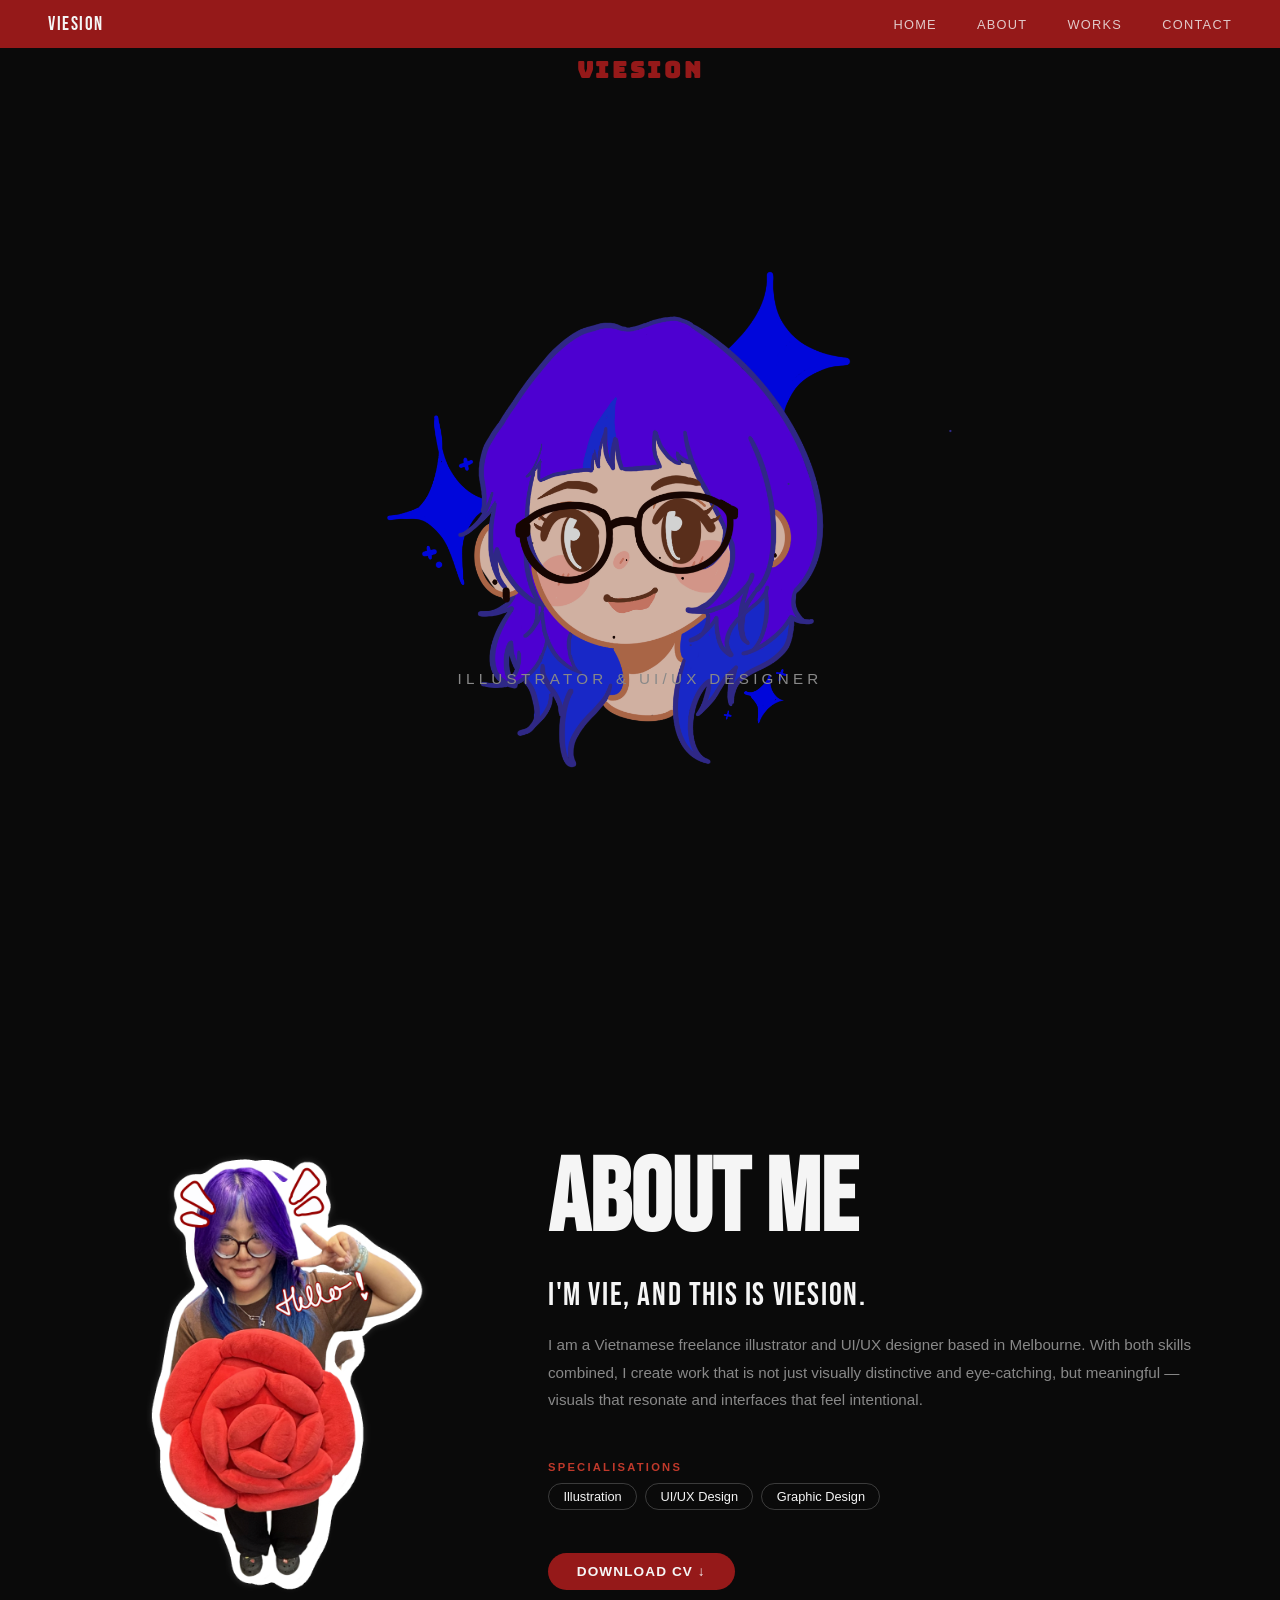
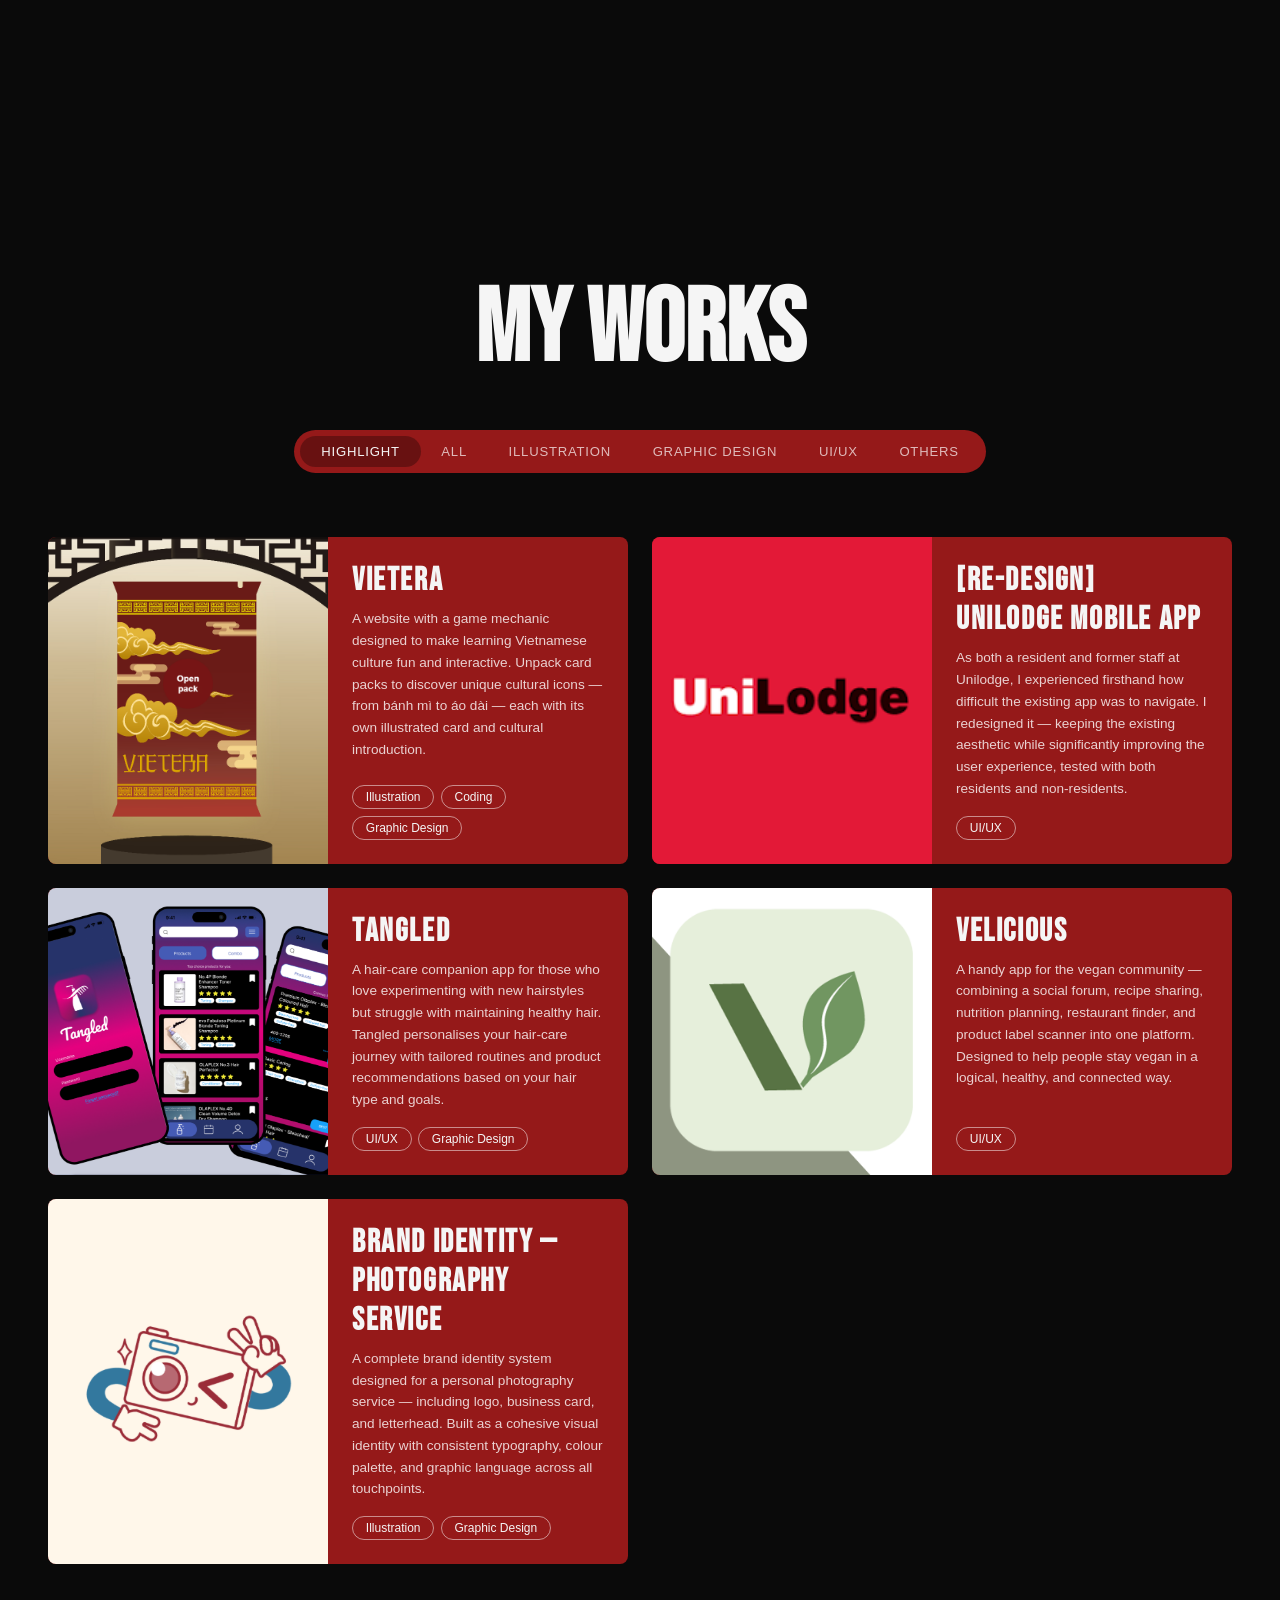
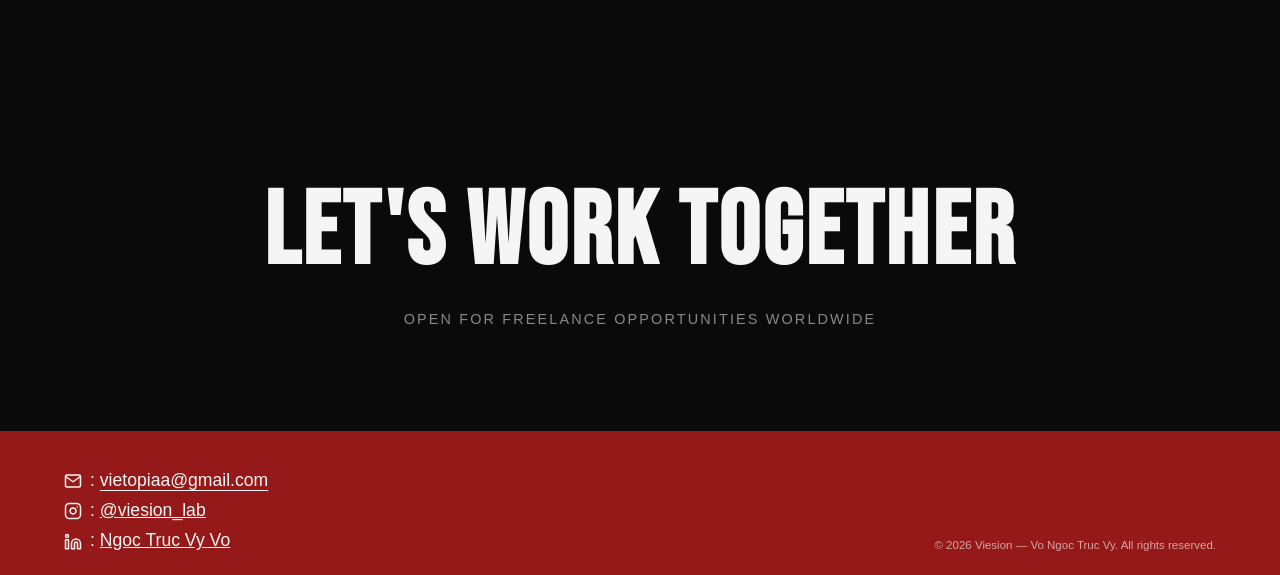
==== commit 89d7a966: "yay" ====
--- a/index.html
+++ b/index.html
@@ -282,7 +282,12 @@
     </div>
     <div class="contact-bottom">
       <div class="contact-bottom-col">
-        <a href="mailto:vietopiaa@gmail.com" class="contact-email-footer">vietopiaa@gmail.com</a>
+        <a href="mailto:vietopiaa@gmail.com" class="contact-email-footer contact-icon-label">
+          <svg xmlns="http://www.w3.org/2000/svg" width="18" height="18" viewBox="0 0 24 24" fill="none" stroke="currentColor" stroke-width="2" stroke-linecap="round" stroke-linejoin="round" style="flex-shrink:0; display:block">
+            <path d="M4 4h16c1.1 0 2 .9 2 2v12c0 1.1-.9 2-2 2H4c-1.1 0-2-.9-2-2V6c0-1.1.9-2 2-2z"/><polyline points="22,6 12,13 2,6"/>
+          </svg>
+          <span>: <u>vietopiaa@gmail.com</u></span>
+        </a>
         <a href="https://www.instagram.com/viesion_lab?utm_source=ig_web_button_share_sheet&igsh=ZDNlZDc0MzIxNw==" target="_blank" class="contact-icon-label">
           <svg xmlns="http://www.w3.org/2000/svg" width="18" height="18" viewBox="0 0 24 24" fill="none" stroke="currentColor" stroke-width="2" stroke-linecap="round" stroke-linejoin="round" style="flex-shrink:0; display:block">
             <rect x="2" y="2" width="20" height="20" rx="5" ry="5"/><path d="M16 11.37A4 4 0 1 1 12.63 8 4 4 0 0 1 16 11.37z"/><line x1="17.5" y1="6.5" x2="17.51" y2="6.5"/>
--- a/style.css
+++ b/style.css
@@ -206,7 +206,7 @@
 /* SCROLL HINT */
 .scroll-hint {
   position: absolute;
-  bottom: 2rem;
+  bottom: 3rem;
   left: 50%;
   transform: translateX(-50%);
   z-index: 10;
@@ -428,7 +428,7 @@
   font-size: 0.95rem;
   color: var(--grey);
   line-height: 1.8;
-  margin-bottom: 2rem;
+  margin-bottom: 3rem;
 }
 
 .about-tags-section {
@@ -802,10 +802,10 @@
 
 .contact-bottom {
   background: var(--red);
-  padding: 2.5rem 4rem;
+  padding: 2.5rem 4rem 1.5rem;
   display: flex;
   flex-direction: row;
-  align-items: center;
+  align-items: flex-end;
   justify-content: space-between;
   width: 100%;
   gap: 1rem;
@@ -874,7 +874,7 @@
 /* SCROLL TO TOP */
 #scrollTop {
   position: fixed;
-  bottom: 2rem;
+  bottom: 3rem;
   right: 2rem;
   width: 44px;
   height: 44px;
@@ -898,4 +898,4 @@
   pointer-events: all;
 }
 
-#scrollTop:hover { background: #8b1111; }+#scrollTop:hover { background: var(--black); }
